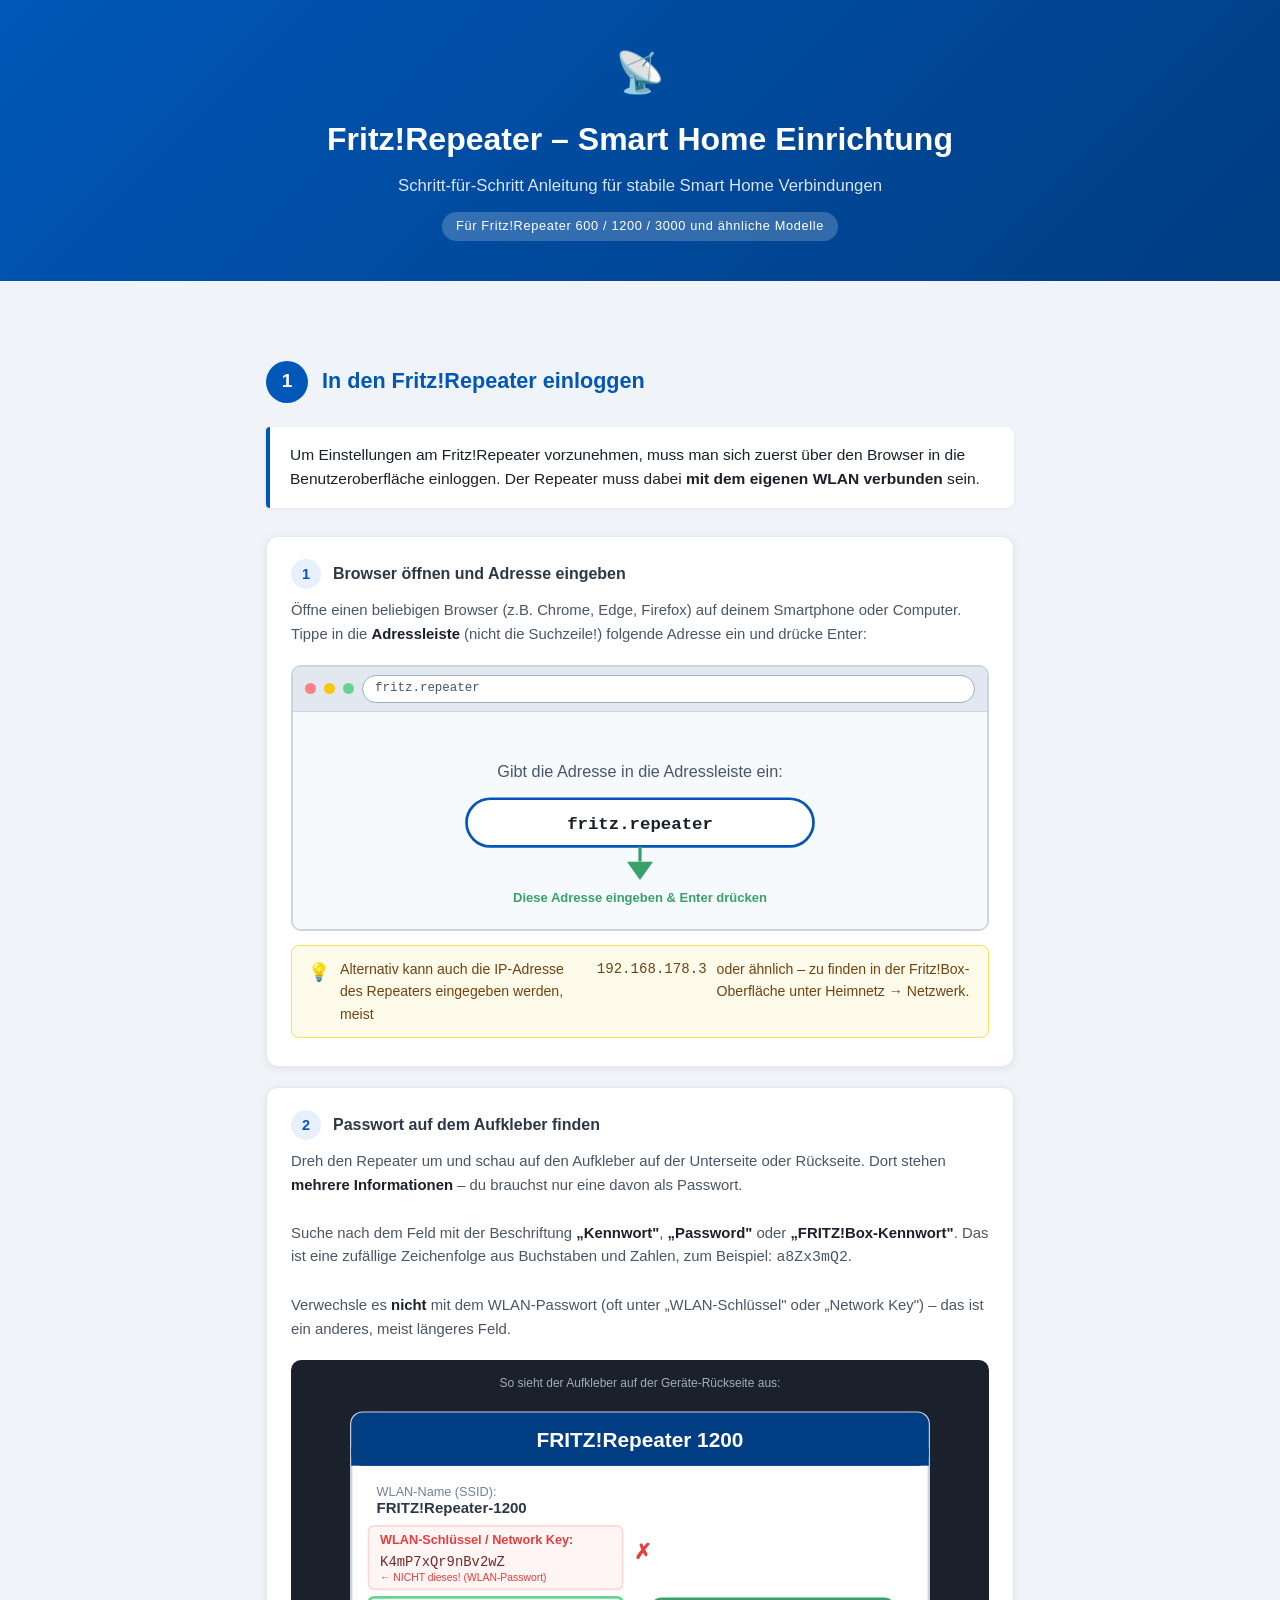
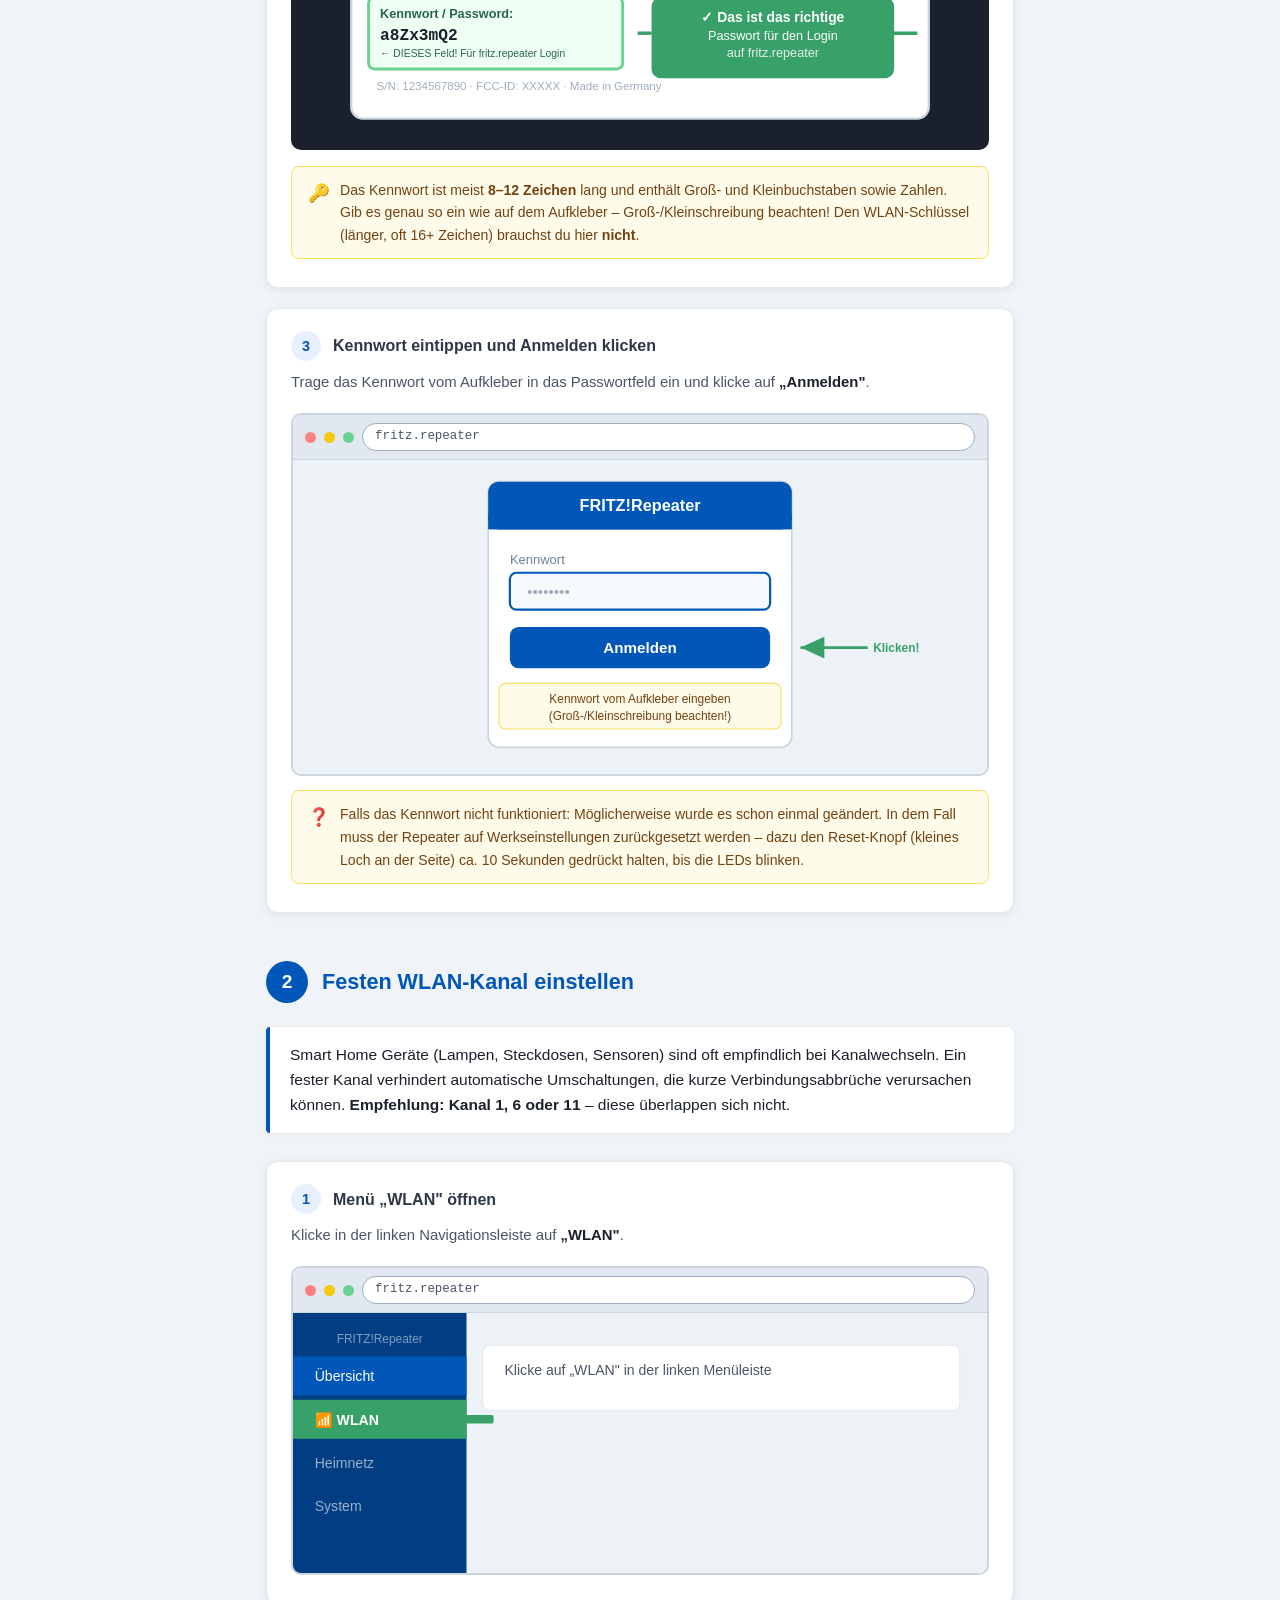
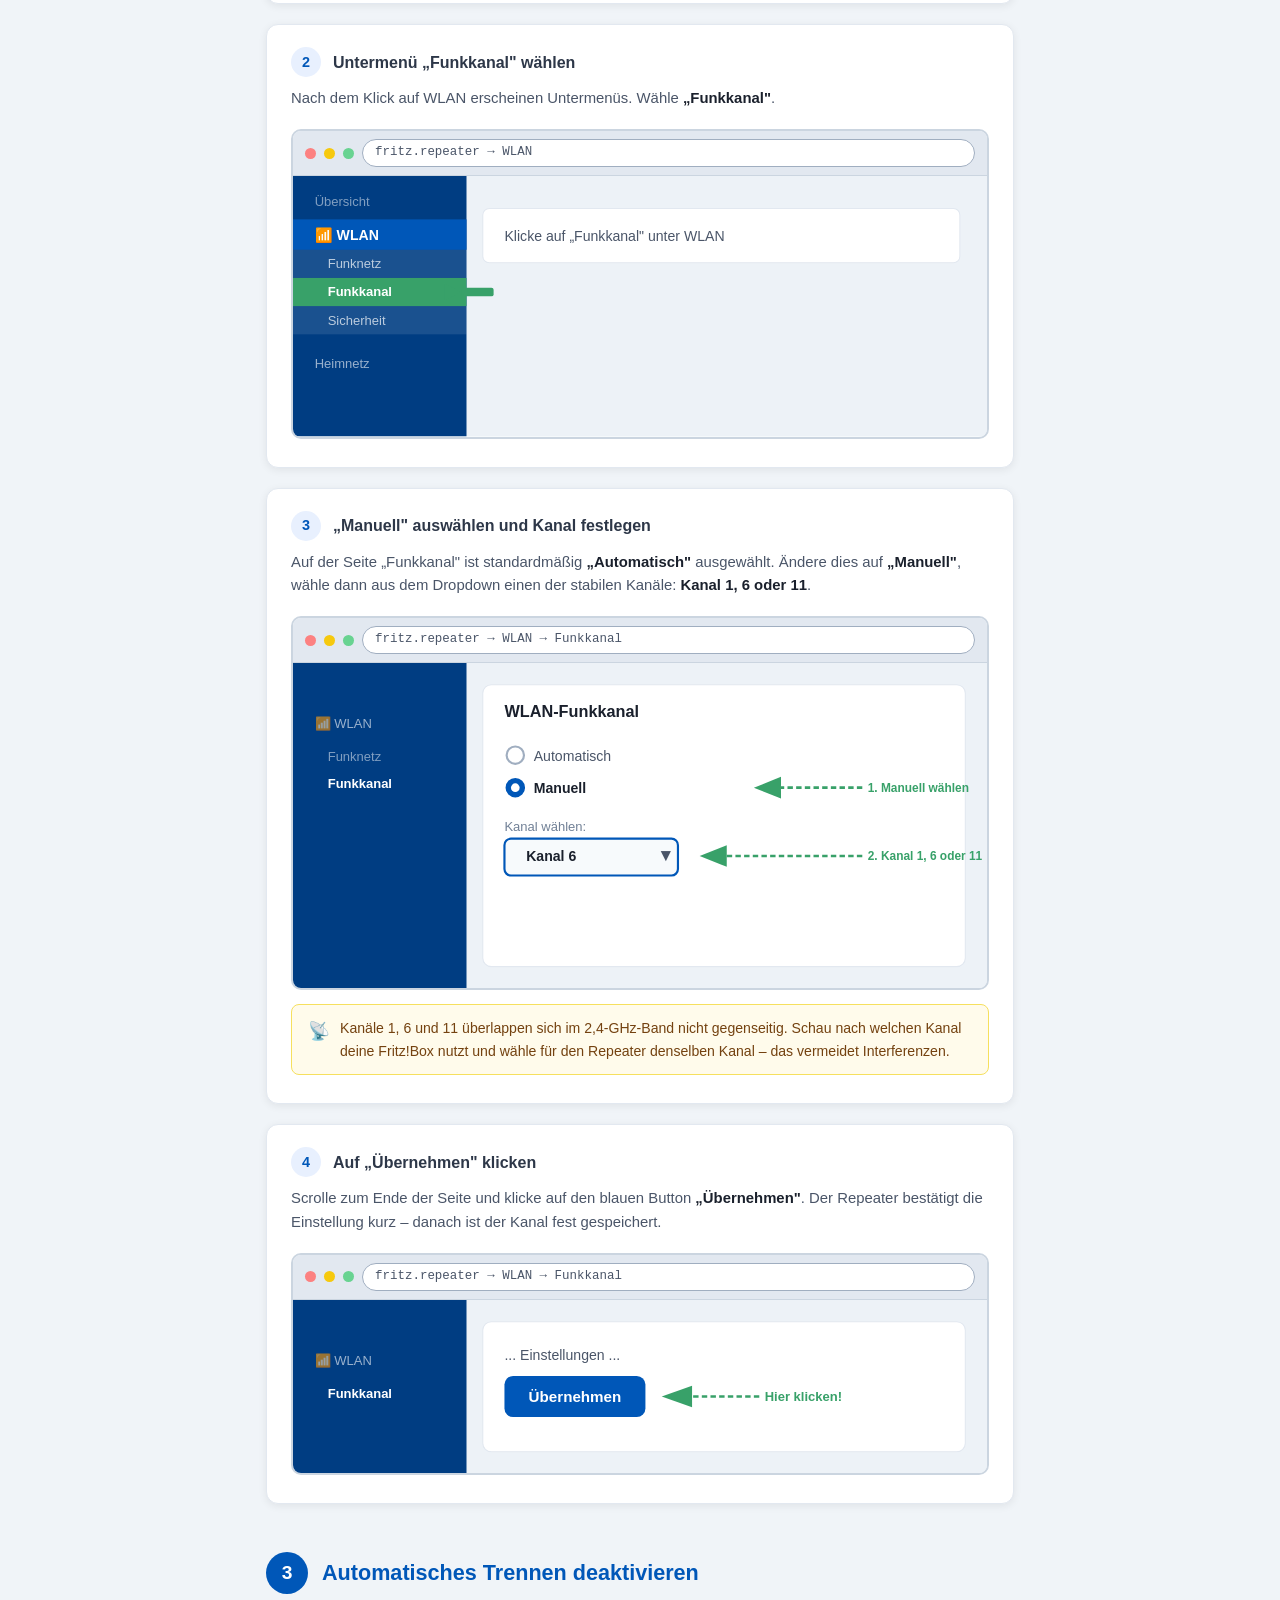
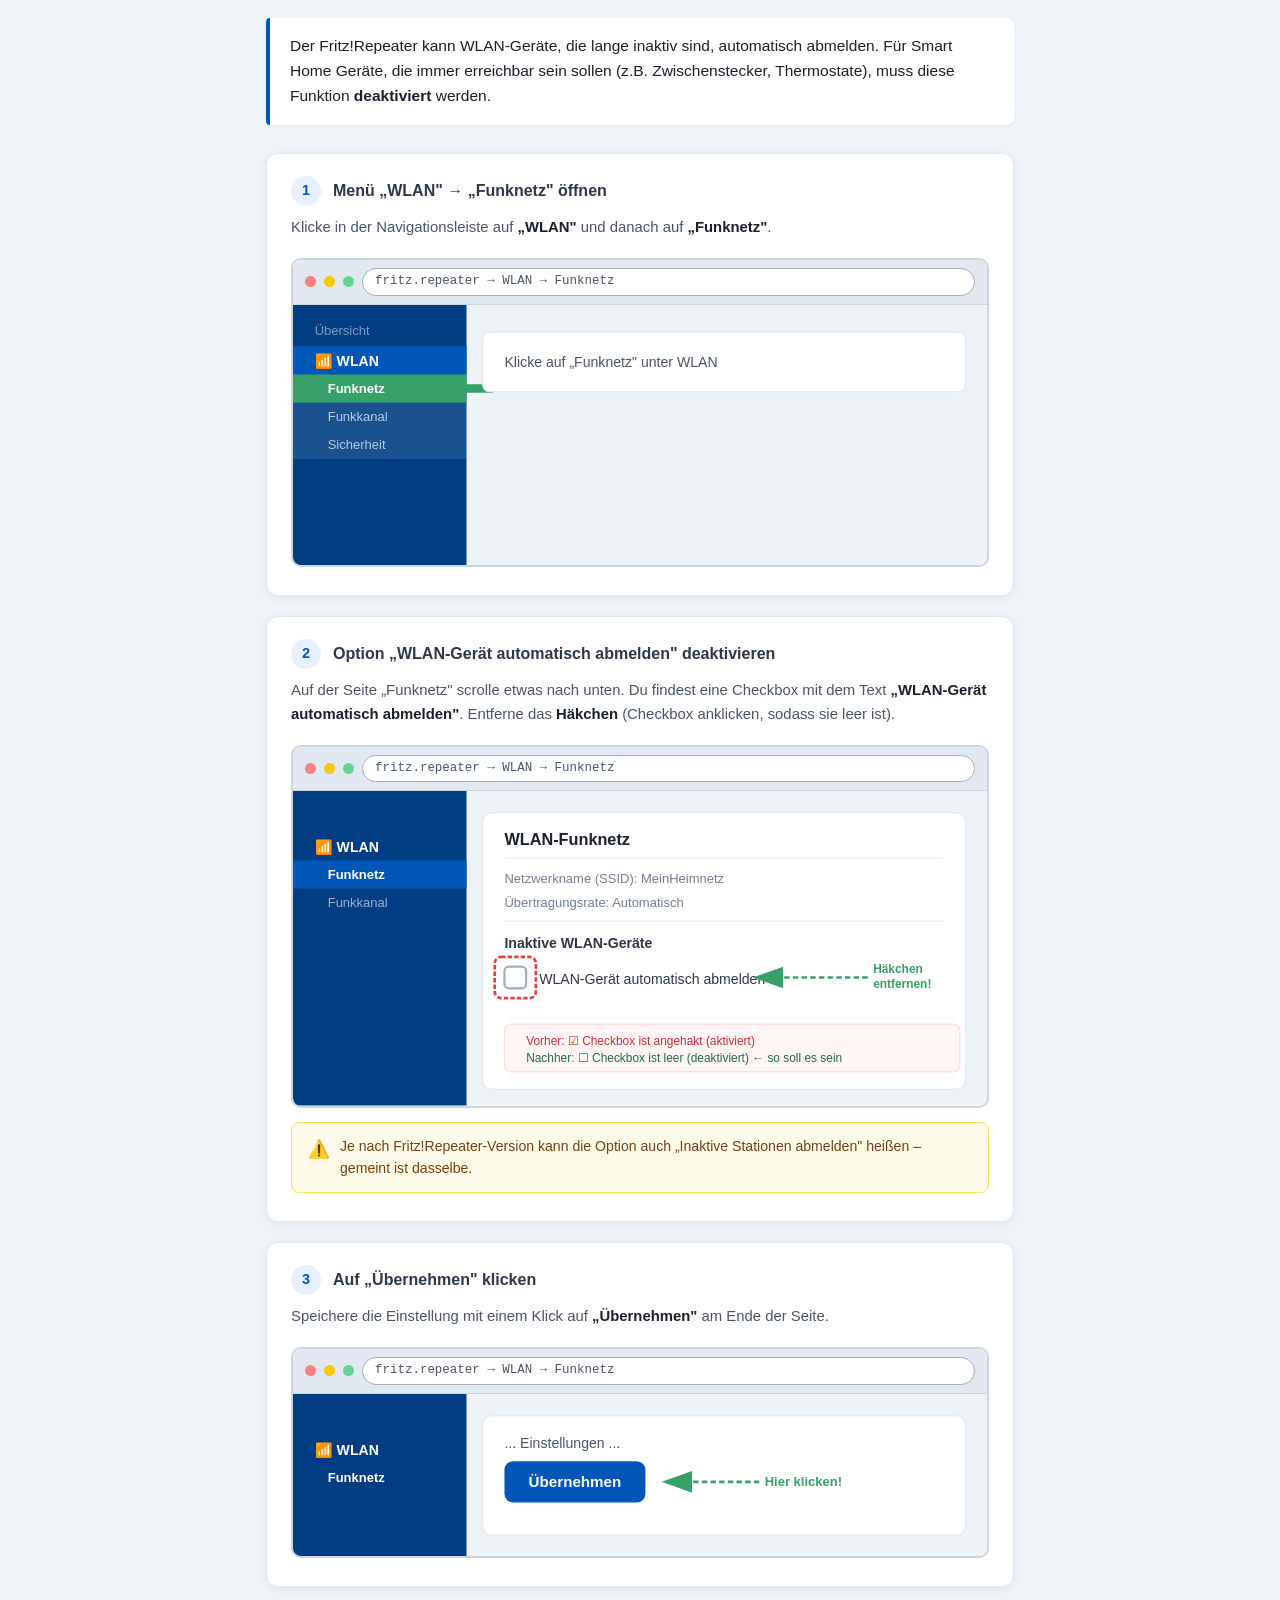
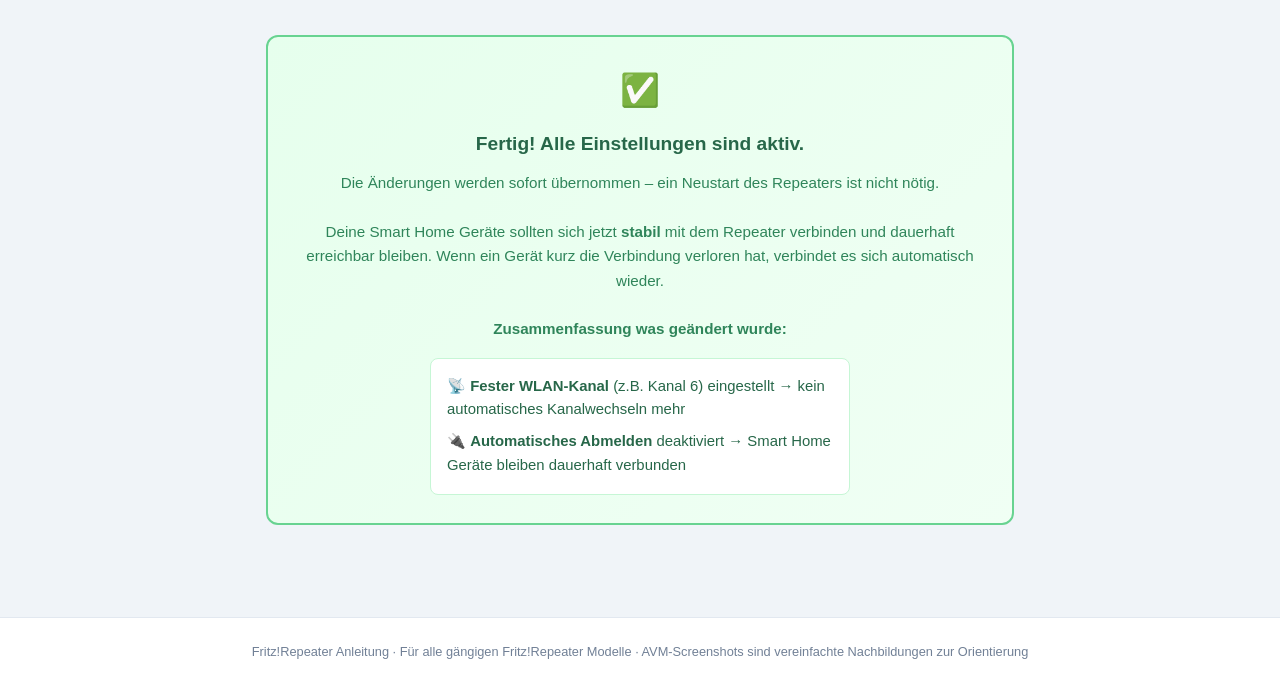
==== index.html @ a6728e1a "Fritz Repeater Anleitung" ====
<!DOCTYPE html>
<html lang="de">
<head>
<meta charset="UTF-8">
<meta name="viewport" content="width=device-width, initial-scale=1.0">
<title>Fritz!Repeater – Smart Home Anleitung</title>
<style>
  * { box-sizing: border-box; margin: 0; padding: 0; }
  body {
    font-family: -apple-system, BlinkMacSystemFont, 'Segoe UI', Arial, sans-serif;
    background: #f0f4f8;
    color: #1a202c;
    line-height: 1.6;
  }
  header {
    background: linear-gradient(135deg, #0057b8 0%, #003d82 100%);
    color: white;
    padding: 40px 24px;
    text-align: center;
  }
  header h1 { font-size: 2rem; font-weight: 700; margin-bottom: 8px; }
  header p { font-size: 1.05rem; opacity: 0.85; max-width: 600px; margin: 0 auto; }
  .badge {
    display: inline-block;
    background: rgba(255,255,255,0.2);
    border-radius: 20px;
    padding: 4px 14px;
    font-size: 0.8rem;
    margin-top: 12px;
    letter-spacing: 0.05em;
  }
  main { max-width: 780px; margin: 0 auto; padding: 32px 16px 60px; }
  .section-title {
    display: flex;
    align-items: center;
    gap: 14px;
    margin: 48px 0 24px;
  }
  .section-num {
    background: #0057b8;
    color: white;
    width: 42px; height: 42px;
    border-radius: 50%;
    display: flex; align-items: center; justify-content: center;
    font-size: 1.2rem; font-weight: 700;
    flex-shrink: 0;
  }
  .section-title h2 { font-size: 1.35rem; color: #0057b8; }
  .section-intro {
    background: white;
    border-left: 4px solid #0057b8;
    border-radius: 4px 8px 8px 4px;
    padding: 16px 20px;
    margin-bottom: 28px;
    font-size: 0.97rem;
    box-shadow: 0 1px 4px rgba(0,0,0,0.06);
  }
  .step {
    background: white;
    border-radius: 12px;
    padding: 22px 24px 28px;
    margin-bottom: 20px;
    box-shadow: 0 2px 8px rgba(0,0,0,0.07);
    border: 1px solid #e2e8f0;
  }
  .step-header {
    display: flex;
    align-items: center;
    gap: 12px;
    margin-bottom: 10px;
  }
  .step-num {
    background: #e8f0fe;
    color: #0057b8;
    width: 30px; height: 30px;
    border-radius: 50%;
    display: flex; align-items: center; justify-content: center;
    font-size: 0.9rem; font-weight: 700;
    flex-shrink: 0;
  }
  .step-header h3 { font-size: 1rem; font-weight: 600; color: #2d3748; }
  .step-text { font-size: 0.93rem; color: #4a5568; margin-bottom: 18px; }
  .step-text strong { color: #1a202c; }
  .browser-wrap {
    border: 2px solid #cbd5e0;
    border-radius: 10px;
    overflow: hidden;
    background: #f7fafc;
  }
  .browser-bar {
    background: #e2e8f0;
    padding: 8px 12px;
    display: flex;
    align-items: center;
    gap: 8px;
    border-bottom: 1px solid #cbd5e0;
  }
  .dot { width: 11px; height: 11px; border-radius: 50%; }
  .dot-r { background: #fc8181; }
  .dot-y { background: #f6c90e; }
  .dot-g { background: #68d391; }
  .url-bar {
    flex: 1;
    background: white;
    border: 1px solid #a0aec0;
    border-radius: 20px;
    padding: 3px 12px;
    font-size: 0.78rem;
    color: #4a5568;
    font-family: monospace;
  }
  svg { display: block; width: 100%; }
  .tip {
    display: flex;
    gap: 10px;
    background: #fffbeb;
    border: 1px solid #f6e05e;
    border-radius: 8px;
    padding: 12px 16px;
    margin-top: 14px;
    font-size: 0.88rem;
    color: #744210;
  }
  .tip-icon { font-size: 1.1rem; flex-shrink: 0; }
  .final-box {
    background: linear-gradient(135deg, #e6ffed 0%, #f0fff4 100%);
    border: 2px solid #68d391;
    border-radius: 12px;
    padding: 28px 24px;
    margin-top: 48px;
    text-align: center;
  }
  .final-box h3 { color: #276749; font-size: 1.2rem; margin-bottom: 8px; }
  .final-box p { color: #2f855a; font-size: 0.95rem; }
  .check { font-size: 2rem; margin-bottom: 12px; }
  @media (max-width: 500px) {
    header h1 { font-size: 1.4rem; }
    .step { padding: 16px; }
  }
</style>
</head>
<body>

<header>
  <div style="font-size:2.5rem;margin-bottom:10px;">📡</div>
  <h1>Fritz!Repeater – Smart Home Einrichtung</h1>
  <p>Schritt-für-Schritt Anleitung für stabile Smart Home Verbindungen</p>
  <span class="badge">Für Fritz!Repeater 600 / 1200 / 3000 und ähnliche Modelle</span>
</header>

<main>

<!-- =================== ABSCHNITT 1 =================== -->
<div class="section-title">
  <div class="section-num">1</div>
  <h2>In den Fritz!Repeater einloggen</h2>
</div>

<div class="section-intro">
  Um Einstellungen am Fritz!Repeater vorzunehmen, muss man sich zuerst über den Browser in die Benutzeroberfläche einloggen. Der Repeater muss dabei <strong>mit dem eigenen WLAN verbunden</strong> sein.
</div>

<!-- Schritt 1.1 -->
<div class="step">
  <div class="step-header">
    <div class="step-num">1</div>
    <h3>Browser öffnen und Adresse eingeben</h3>
  </div>
  <p class="step-text">Öffne einen beliebigen Browser (z.B. Chrome, Edge, Firefox) auf deinem Smartphone oder Computer. Tippe in die <strong>Adressleiste</strong> (nicht die Suchzeile!) folgende Adresse ein und drücke Enter:</p>
  <div class="browser-wrap">
    <div class="browser-bar">
      <div class="dot dot-r"></div>
      <div class="dot dot-y"></div>
      <div class="dot dot-g"></div>
      <div class="url-bar">fritz.repeater</div>
    </div>
    <svg viewBox="0 0 640 200" xmlns="http://www.w3.org/2000/svg">
      <rect width="640" height="200" fill="#f7fafc"/>
      <!-- Hinweis-Pfeil auf URL-Bar -->
      <text x="320" y="60" text-anchor="middle" font-size="15" fill="#4a5568" font-family="Arial">Gibt die Adresse in die Adressleiste ein:</text>
      <rect x="160" y="80" width="320" height="44" rx="22" fill="white" stroke="#0057b8" stroke-width="2.5"/>
      <text x="320" y="108" text-anchor="middle" font-size="16" fill="#1a202c" font-family="monospace" font-weight="bold">fritz.repeater</text>
      <!-- grüner Pfeil -->
      <polygon points="320,155 308,138 332,138" fill="#38a169"/>
      <line x1="320" y1="124" x2="320" y2="138" stroke="#38a169" stroke-width="3"/>
      <text x="320" y="175" text-anchor="middle" font-size="12" fill="#38a169" font-weight="bold">Diese Adresse eingeben &amp; Enter drücken</text>
    </svg>
  </div>
  <div class="tip"><span class="tip-icon">💡</span> Alternativ kann auch die IP-Adresse des Repeaters eingegeben werden, meist <code>192.168.178.3</code> oder ähnlich – zu finden in der Fritz!Box-Oberfläche unter Heimnetz → Netzwerk.</div>
</div>

<!-- Schritt 1.2 -->
<div class="step">
  <div class="step-header">
    <div class="step-num">2</div>
    <h3>Passwort auf dem Aufkleber finden</h3>
  </div>
  <p class="step-text">
    Dreh den Repeater um und schau auf den Aufkleber auf der Unterseite oder Rückseite. Dort stehen <strong>mehrere Informationen</strong> – du brauchst nur eine davon als Passwort.<br><br>
    Suche nach dem Feld mit der Beschriftung <strong>„Kennwort"</strong>, <strong>„Password"</strong> oder <strong>„FRITZ!Box-Kennwort"</strong>. Das ist eine zufällige Zeichenfolge aus Buchstaben und Zahlen, zum Beispiel: <code>a8Zx3mQ2</code>.<br><br>
    Verwechsle es <strong>nicht</strong> mit dem WLAN-Passwort (oft unter „WLAN-Schlüssel" oder „Network Key") – das ist ein anderes, meist längeres Feld.
  </p>

  <!-- Aufkleber-Illustration -->
  <div style="background:#1a202c;border-radius:10px;padding:14px;margin-bottom:16px;">
    <div style="color:#a0aec0;font-size:0.75rem;margin-bottom:8px;text-align:center;">So sieht der Aufkleber auf der Geräte-Rückseite aus:</div>
    <svg viewBox="0 0 580 290" xmlns="http://www.w3.org/2000/svg">
      <!-- Aufkleber-Hintergrund -->
      <rect x="40" y="10" width="500" height="265" rx="10" fill="white" stroke="#cbd5e0" stroke-width="2"/>
      <!-- AVM Logo Bereich oben -->
      <rect x="40" y="10" width="500" height="46" rx="10" fill="#003d82"/>
      <rect x="40" y="40" width="500" height="16" fill="#003d82"/>
      <text x="290" y="40" text-anchor="middle" font-size="18" fill="white" font-family="Arial" font-weight="bold">FRITZ!Repeater 1200</text>

      <!-- Zeile 1: WLAN-Name -->
      <text x="62" y="82" font-size="11" fill="#718096" font-family="Arial">WLAN-Name (SSID):</text>
      <text x="62" y="97" font-size="13" fill="#2d3748" font-family="Arial" font-weight="bold">FRITZ!Repeater-1200</text>

      <!-- Zeile 2: WLAN-Schlüssel (NICHT das was wir wollen) -->
      <rect x="55" y="108" width="220" height="55" rx="5" fill="#fff5f5" stroke="#fed7d7" stroke-width="1.5"/>
      <text x="65" y="124" font-size="11" fill="#e53e3e" font-family="Arial" font-weight="bold">WLAN-Schlüssel / Network Key:</text>
      <text x="65" y="143" font-size="12" fill="#742a2a" font-family="monospace">K4mP7xQr9nBv2wZ</text>
      <text x="65" y="156" font-size="9" fill="#e53e3e" font-family="Arial">← NICHT dieses! (WLAN-Passwort)</text>

      <!-- Zeile 3: Kennwort (das wollen wir!) -->
      <rect x="55" y="170" width="220" height="62" rx="5" fill="#f0fff4" stroke="#68d391" stroke-width="2.5"/>
      <text x="65" y="188" font-size="11" fill="#276749" font-family="Arial" font-weight="bold">Kennwort / Password:</text>
      <text x="65" y="207" font-size="14" fill="#1a202c" font-family="monospace" font-weight="bold">a8Zx3mQ2</text>
      <text x="65" y="222" font-size="9" fill="#276749" font-family="Arial">← DIESES Feld! Für fritz.repeater Login</text>

      <!-- Zeile 4: Seriennummer etc. -->
      <text x="62" y="250" font-size="10" fill="#a0aec0" font-family="Arial">S/N: 1234567890  ·  FCC-ID: XXXXX  ·  Made in Germany</text>

      <!-- Grüner Pfeil von rechts auf Kennwort-Box -->
      <polygon points="460,201 488,191 488,211" fill="#38a169"/>
      <line x1="488" y1="201" x2="530" y2="201" stroke="#38a169" stroke-width="3"/>
      <rect x="430" y="191" width="30" height="20" fill="#38a169" rx="3"/>
      <!-- Callout rechts -->
      <rect x="300" y="170" width="210" height="70" rx="8" fill="#38a169"/>
      <text x="405" y="191" text-anchor="middle" font-size="12" fill="white" font-family="Arial" font-weight="bold">✓ Das ist das richtige</text>
      <text x="405" y="207" text-anchor="middle" font-size="11" fill="white" font-family="Arial">Passwort für den Login</text>
      <text x="405" y="222" text-anchor="middle" font-size="11" fill="rgba(255,255,255,0.85)" font-family="Arial">auf fritz.repeater</text>
      <!-- Verbindungslinie -->
      <line x1="300" y1="201" x2="288" y2="201" stroke="#38a169" stroke-width="3"/>

      <!-- Rotes X bei WLAN-Schlüssel -->
      <text x="285" y="137" font-size="18" fill="#e53e3e" font-family="Arial" font-weight="bold">✗</text>
    </svg>
  </div>

  <div class="tip"><span class="tip-icon">🔑</span>
    <div>Das Kennwort ist meist <strong>8–12 Zeichen</strong> lang und enthält Groß- und Kleinbuchstaben sowie Zahlen. Gib es genau so ein wie auf dem Aufkleber – Groß-/Kleinschreibung beachten! Den WLAN-Schlüssel (länger, oft 16+ Zeichen) brauchst du hier <strong>nicht</strong>.</div>
  </div>
</div>

<!-- Schritt 1.3 -->
<div class="step">
  <div class="step-header">
    <div class="step-num">3</div>
    <h3>Kennwort eintippen und Anmelden klicken</h3>
  </div>
  <p class="step-text">Trage das Kennwort vom Aufkleber in das Passwortfeld ein und klicke auf <strong>„Anmelden"</strong>.</p>
  <div class="browser-wrap">
    <div class="browser-bar">
      <div class="dot dot-r"></div>
      <div class="dot dot-y"></div>
      <div class="dot dot-g"></div>
      <div class="url-bar">fritz.repeater</div>
    </div>
    <svg viewBox="0 0 640 290" xmlns="http://www.w3.org/2000/svg">
      <rect width="640" height="290" fill="#edf2f7"/>
      <!-- Login Card -->
      <rect x="180" y="20" width="280" height="245" rx="10" fill="white" stroke="#cbd5e0" stroke-width="1.5"/>
      <!-- AVM Logo area -->
      <rect x="180" y="20" width="280" height="44" rx="10" fill="#0057b8"/>
      <rect x="180" y="50" width="280" height="14" fill="#0057b8"/>
      <text x="320" y="47" text-anchor="middle" font-size="15" fill="white" font-family="Arial" font-weight="bold">FRITZ!Repeater</text>
      <!-- Passwort label -->
      <text x="200" y="96" font-size="12" fill="#718096" font-family="Arial">Kennwort</text>
      <rect x="200" y="104" width="240" height="34" rx="6" fill="#f7fafc" stroke="#0057b8" stroke-width="2"/>
      <text x="216" y="126" font-size="14" fill="#a0aec0" font-family="Arial">••••••••</text>
      <!-- Anmelden Button -->
      <rect x="200" y="154" width="240" height="38" rx="8" fill="#0057b8"/>
      <text x="320" y="178" text-anchor="middle" font-size="14" fill="white" font-family="Arial" font-weight="bold">Anmelden</text>
      <!-- Hinweis -->
      <rect x="190" y="206" width="260" height="42" rx="6" fill="#fffbeb" stroke="#f6e05e" stroke-width="1"/>
      <text x="320" y="224" text-anchor="middle" font-size="11" fill="#744210" font-family="Arial">Kennwort vom Aufkleber eingeben</text>
      <text x="320" y="240" text-anchor="middle" font-size="11" fill="#744210" font-family="Arial">(Groß-/Kleinschreibung beachten!)</text>
      <!-- Pfeil auf Button -->
      <polygon points="468,173 490,163 490,183" fill="#38a169"/>
      <line x1="468" y1="173" x2="530" y2="173" stroke="#38a169" stroke-width="2.5"/>
      <text x="535" y="177" font-size="11" fill="#38a169" font-family="Arial" font-weight="bold">Klicken!</text>
    </svg>
  </div>
  <div class="tip"><span class="tip-icon">❓</span> <div>Falls das Kennwort nicht funktioniert: Möglicherweise wurde es schon einmal geändert. In dem Fall muss der Repeater auf Werkseinstellungen zurückgesetzt werden – dazu den Reset-Knopf (kleines Loch an der Seite) ca. 10 Sekunden gedrückt halten, bis die LEDs blinken.</div></div>
</div>

<!-- =================== ABSCHNITT 2 =================== -->
<div class="section-title">
  <div class="section-num">2</div>
  <h2>Festen WLAN-Kanal einstellen</h2>
</div>

<div class="section-intro">
  Smart Home Geräte (Lampen, Steckdosen, Sensoren) sind oft empfindlich bei Kanalwechseln. Ein fester Kanal verhindert automatische Umschaltungen, die kurze Verbindungsabbrüche verursachen können. <strong>Empfehlung: Kanal 1, 6 oder 11</strong> – diese überlappen sich nicht.
</div>

<!-- Schritt 2.1 -->
<div class="step">
  <div class="step-header">
    <div class="step-num">1</div>
    <h3>Menü „WLAN" öffnen</h3>
  </div>
  <p class="step-text">Klicke in der linken Navigationsleiste auf <strong>„WLAN"</strong>.</p>
  <div class="browser-wrap">
    <div class="browser-bar">
      <div class="dot dot-r"></div>
      <div class="dot dot-y"></div>
      <div class="dot dot-g"></div>
      <div class="url-bar">fritz.repeater</div>
    </div>
    <svg viewBox="0 0 640 240" xmlns="http://www.w3.org/2000/svg">
      <rect width="640" height="240" fill="#edf2f7"/>
      <!-- Sidebar -->
      <rect x="0" y="0" width="160" height="240" fill="#003d82"/>
      <text x="80" y="28" text-anchor="middle" font-size="11" fill="rgba(255,255,255,0.5)" font-family="Arial">FRITZ!Repeater</text>
      <!-- Nav Items -->
      <rect x="0" y="40" width="160" height="36" fill="#0057b8"/>
      <text x="20" y="63" font-size="13" fill="white" font-family="Arial">Übersicht</text>
      <!-- WLAN - highlighted -->
      <rect x="0" y="80" width="160" height="36" fill="#38a169" rx="0"/>
      <text x="20" y="103" font-size="13" fill="white" font-family="Arial" font-weight="bold">📶 WLAN</text>
      <rect x="0" y="120" width="160" height="36" fill="transparent"/>
      <text x="20" y="143" font-size="13" fill="rgba(255,255,255,0.6)" font-family="Arial">Heimnetz</text>
      <rect x="0" y="160" width="160" height="36" fill="transparent"/>
      <text x="20" y="183" font-size="13" fill="rgba(255,255,255,0.6)" font-family="Arial">System</text>
      <!-- Content area -->
      <rect x="175" y="30" width="440" height="60" rx="6" fill="white" stroke="#e2e8f0" stroke-width="1"/>
      <text x="195" y="57" font-size="13" fill="#4a5568" font-family="Arial">Klicke auf „WLAN" in der linken Menüleiste</text>
      <!-- Arrow -->
      <polygon points="155,98 140,90 140,106" fill="#38a169"/>
      <rect x="155" y="94" width="30" height="8" fill="#38a169" rx="2"/>
    </svg>
  </div>
</div>

<!-- Schritt 2.2 -->
<div class="step">
  <div class="step-header">
    <div class="step-num">2</div>
    <h3>Untermenü „Funkkanal" wählen</h3>
  </div>
  <p class="step-text">Nach dem Klick auf WLAN erscheinen Untermenüs. Wähle <strong>„Funkkanal"</strong>.</p>
  <div class="browser-wrap">
    <div class="browser-bar">
      <div class="dot dot-r"></div>
      <div class="dot dot-y"></div>
      <div class="dot dot-g"></div>
      <div class="url-bar">fritz.repeater → WLAN</div>
    </div>
    <svg viewBox="0 0 640 240" xmlns="http://www.w3.org/2000/svg">
      <rect width="640" height="240" fill="#edf2f7"/>
      <!-- Sidebar -->
      <rect x="0" y="0" width="160" height="240" fill="#003d82"/>
      <text x="20" y="28" font-size="12" fill="rgba(255,255,255,0.5)" font-family="Arial">Übersicht</text>
      <!-- WLAN expanded -->
      <rect x="0" y="40" width="160" height="28" fill="#0057b8"/>
      <text x="20" y="59" font-size="13" fill="white" font-family="Arial" font-weight="bold">📶 WLAN</text>
      <!-- Sub-items -->
      <rect x="0" y="68" width="160" height="26" fill="rgba(255,255,255,0.1)"/>
      <text x="32" y="85" font-size="12" fill="rgba(255,255,255,0.7)" font-family="Arial">Funknetz</text>
      <!-- Funkkanal highlighted -->
      <rect x="0" y="94" width="160" height="26" fill="#38a169"/>
      <text x="32" y="111" font-size="12" fill="white" font-family="Arial" font-weight="bold">Funkkanal</text>
      <rect x="0" y="120" width="160" height="26" fill="rgba(255,255,255,0.1)"/>
      <text x="32" y="137" font-size="12" fill="rgba(255,255,255,0.7)" font-family="Arial">Sicherheit</text>
      <rect x="0" y="160" width="160" height="26" fill="transparent"/>
      <text x="20" y="177" font-size="12" fill="rgba(255,255,255,0.6)" font-family="Arial">Heimnetz</text>
      <!-- Arrow -->
      <polygon points="155,107 140,99 140,115" fill="#38a169"/>
      <rect x="155" y="103" width="30" height="8" fill="#38a169" rx="2"/>
      <!-- Content -->
      <rect x="175" y="30" width="440" height="50" rx="6" fill="white" stroke="#e2e8f0" stroke-width="1"/>
      <text x="195" y="60" font-size="13" fill="#4a5568" font-family="Arial">Klicke auf „Funkkanal" unter WLAN</text>
    </svg>
  </div>
</div>

<!-- Schritt 2.3 -->
<div class="step">
  <div class="step-header">
    <div class="step-num">3</div>
    <h3>„Manuell" auswählen und Kanal festlegen</h3>
  </div>
  <p class="step-text">Auf der Seite „Funkkanal" ist standardmäßig <strong>„Automatisch"</strong> ausgewählt. Ändere dies auf <strong>„Manuell"</strong>, wähle dann aus dem Dropdown einen der stabilen Kanäle: <strong>Kanal 1, 6 oder 11</strong>.</p>
  <div class="browser-wrap">
    <div class="browser-bar">
      <div class="dot dot-r"></div>
      <div class="dot dot-y"></div>
      <div class="dot dot-g"></div>
      <div class="url-bar">fritz.repeater → WLAN → Funkkanal</div>
    </div>
    <svg viewBox="0 0 640 300" xmlns="http://www.w3.org/2000/svg">
      <rect width="640" height="300" fill="#edf2f7"/>
      <rect x="0" y="0" width="160" height="300" fill="#003d82"/>
      <text x="20" y="60" font-size="12" fill="rgba(255,255,255,0.6)" font-family="Arial">📶 WLAN</text>
      <text x="32" y="90" font-size="12" fill="rgba(255,255,255,0.5)" font-family="Arial">Funknetz</text>
      <text x="32" y="115" font-size="12" fill="white" font-family="Arial" font-weight="bold">Funkkanal</text>
      <!-- Content -->
      <rect x="175" y="20" width="445" height="260" rx="8" fill="white" stroke="#e2e8f0" stroke-width="1"/>
      <text x="195" y="50" font-size="15" fill="#1a202c" font-family="Arial" font-weight="bold">WLAN-Funkkanal</text>
      <!-- Radio buttons -->
      <circle cx="205" cy="85" r="8" fill="white" stroke="#a0aec0" stroke-width="2"/>
      <text x="222" y="90" font-size="13" fill="#4a5568" font-family="Arial">Automatisch</text>
      <!-- Manuell -->
      <circle cx="205" cy="115" r="8" fill="#0057b8" stroke="#0057b8" stroke-width="2"/>
      <circle cx="205" cy="115" r="4" fill="white"/>
      <text x="222" y="120" font-size="13" fill="#1a202c" font-family="Arial" font-weight="bold">Manuell</text>
      <!-- Dropdown -->
      <text x="195" y="155" font-size="12" fill="#718096" font-family="Arial">Kanal wählen:</text>
      <rect x="195" y="162" width="160" height="34" rx="6" fill="#f7fafc" stroke="#0057b8" stroke-width="2"/>
      <text x="215" y="183" font-size="13" fill="#1a202c" font-family="Arial" font-weight="bold">Kanal 6</text>
      <text x="336" y="183" font-size="16" fill="#4a5568" font-family="Arial">▼</text>
      <!-- Arrows -->
      <!-- Arrow to Manuell radio -->
      <polygon points="425,115 450,105 450,125" fill="#38a169"/>
      <line x1="525" y1="115" x2="450" y2="115" stroke="#38a169" stroke-width="2.5" stroke-dasharray="5,3"/>
      <text x="530" y="119" font-size="11" fill="#38a169" font-family="Arial" font-weight="bold">1. Manuell wählen</text>
      <!-- Arrow to dropdown -->
      <polygon points="375,178 400,168 400,188" fill="#38a169"/>
      <line x1="525" y1="178" x2="400" y2="178" stroke="#38a169" stroke-width="2.5" stroke-dasharray="5,3"/>
      <text x="530" y="182" font-size="11" fill="#38a169" font-family="Arial" font-weight="bold">2. Kanal 1, 6 oder 11</text>
    </svg>
  </div>
  <div class="tip"><span class="tip-icon">📡</span> <div>Kanäle 1, 6 und 11 überlappen sich im 2,4-GHz-Band nicht gegenseitig. Schau nach welchen Kanal deine Fritz!Box nutzt und wähle für den Repeater denselben Kanal – das vermeidet Interferenzen.</div></div>
</div>

<!-- Schritt 2.4 -->
<div class="step">
  <div class="step-header">
    <div class="step-num">4</div>
    <h3>Auf „Übernehmen" klicken</h3>
  </div>
  <p class="step-text">Scrolle zum Ende der Seite und klicke auf den blauen Button <strong>„Übernehmen"</strong>. Der Repeater bestätigt die Einstellung kurz – danach ist der Kanal fest gespeichert.</p>
  <div class="browser-wrap">
    <div class="browser-bar">
      <div class="dot dot-r"></div>
      <div class="dot dot-y"></div>
      <div class="dot dot-g"></div>
      <div class="url-bar">fritz.repeater → WLAN → Funkkanal</div>
    </div>
    <svg viewBox="0 0 640 160" xmlns="http://www.w3.org/2000/svg">
      <rect width="640" height="160" fill="#edf2f7"/>
      <rect x="0" y="0" width="160" height="160" fill="#003d82"/>
      <text x="20" y="60" font-size="12" fill="rgba(255,255,255,0.6)" font-family="Arial">📶 WLAN</text>
      <text x="32" y="90" font-size="12" fill="white" font-family="Arial" font-weight="bold">Funkkanal</text>
      <!-- Content -->
      <rect x="175" y="20" width="445" height="120" rx="8" fill="white" stroke="#e2e8f0" stroke-width="1"/>
      <text x="195" y="55" font-size="13" fill="#4a5568" font-family="Arial">... Einstellungen ...</text>
      <!-- Übernehmen Button -->
      <rect x="195" y="70" width="130" height="38" rx="8" fill="#0057b8"/>
      <text x="260" y="94" text-anchor="middle" font-size="14" fill="white" font-family="Arial" font-weight="bold">Übernehmen</text>
      <!-- Arrow -->
      <polygon points="340,89 368,79 368,99" fill="#38a169"/>
      <line x1="430" y1="89" x2="368" y2="89" stroke="#38a169" stroke-width="2.5" stroke-dasharray="5,3"/>
      <text x="435" y="93" font-size="12" fill="#38a169" font-family="Arial" font-weight="bold">Hier klicken!</text>
    </svg>
  </div>
</div>

<!-- =================== ABSCHNITT 3 =================== -->
<div class="section-title">
  <div class="section-num">3</div>
  <h2>Automatisches Trennen deaktivieren</h2>
</div>

<div class="section-intro">
  Der Fritz!Repeater kann WLAN-Geräte, die lange inaktiv sind, automatisch abmelden. Für Smart Home Geräte, die immer erreichbar sein sollen (z.B. Zwischenstecker, Thermostate), muss diese Funktion <strong>deaktiviert</strong> werden.
</div>

<!-- Schritt 3.1 -->
<div class="step">
  <div class="step-header">
    <div class="step-num">1</div>
    <h3>Menü „WLAN" → „Funknetz" öffnen</h3>
  </div>
  <p class="step-text">Klicke in der Navigationsleiste auf <strong>„WLAN"</strong> und danach auf <strong>„Funknetz"</strong>.</p>
  <div class="browser-wrap">
    <div class="browser-bar">
      <div class="dot dot-r"></div>
      <div class="dot dot-y"></div>
      <div class="dot dot-g"></div>
      <div class="url-bar">fritz.repeater → WLAN → Funknetz</div>
    </div>
    <svg viewBox="0 0 640 240" xmlns="http://www.w3.org/2000/svg">
      <rect width="640" height="240" fill="#edf2f7"/>
      <rect x="0" y="0" width="160" height="240" fill="#003d82"/>
      <text x="20" y="28" font-size="12" fill="rgba(255,255,255,0.5)" font-family="Arial">Übersicht</text>
      <rect x="0" y="38" width="160" height="26" fill="#0057b8"/>
      <text x="20" y="56" font-size="13" fill="white" font-family="Arial" font-weight="bold">📶 WLAN</text>
      <!-- Funknetz highlighted -->
      <rect x="0" y="64" width="160" height="26" fill="#38a169"/>
      <text x="32" y="81" font-size="12" fill="white" font-family="Arial" font-weight="bold">Funknetz</text>
      <rect x="0" y="90" width="160" height="26" fill="rgba(255,255,255,0.1)"/>
      <text x="32" y="107" font-size="12" fill="rgba(255,255,255,0.7)" font-family="Arial">Funkkanal</text>
      <rect x="0" y="116" width="160" height="26" fill="rgba(255,255,255,0.1)"/>
      <text x="32" y="133" font-size="12" fill="rgba(255,255,255,0.7)" font-family="Arial">Sicherheit</text>
      <!-- Arrow -->
      <polygon points="155,77 140,69 140,85" fill="#38a169"/>
      <rect x="155" y="73" width="30" height="8" fill="#38a169" rx="2"/>
      <!-- Content -->
      <rect x="175" y="25" width="445" height="55" rx="6" fill="white" stroke="#e2e8f0" stroke-width="1"/>
      <text x="195" y="57" font-size="13" fill="#4a5568" font-family="Arial">Klicke auf „Funknetz" unter WLAN</text>
    </svg>
  </div>
</div>

<!-- Schritt 3.2 -->
<div class="step">
  <div class="step-header">
    <div class="step-num">2</div>
    <h3>Option „WLAN-Gerät automatisch abmelden" deaktivieren</h3>
  </div>
  <p class="step-text">Auf der Seite „Funknetz" scrolle etwas nach unten. Du findest eine Checkbox mit dem Text <strong>„WLAN-Gerät automatisch abmelden"</strong>. Entferne das <strong>Häkchen</strong> (Checkbox anklicken, sodass sie leer ist).</p>
  <div class="browser-wrap">
    <div class="browser-bar">
      <div class="dot dot-r"></div>
      <div class="dot dot-y"></div>
      <div class="dot dot-g"></div>
      <div class="url-bar">fritz.repeater → WLAN → Funknetz</div>
    </div>
    <svg viewBox="0 0 640 290" xmlns="http://www.w3.org/2000/svg">
      <rect width="640" height="290" fill="#edf2f7"/>
      <rect x="0" y="0" width="160" height="290" fill="#003d82"/>
      <text x="20" y="56" font-size="13" fill="white" font-family="Arial" font-weight="bold">📶 WLAN</text>
      <rect x="0" y="64" width="160" height="26" fill="#0057b8"/>
      <text x="32" y="81" font-size="12" fill="white" font-family="Arial" font-weight="bold">Funknetz</text>
      <text x="32" y="107" font-size="12" fill="rgba(255,255,255,0.6)" font-family="Arial">Funkkanal</text>
      <!-- Content card -->
      <rect x="175" y="20" width="445" height="255" rx="8" fill="white" stroke="#e2e8f0" stroke-width="1"/>
      <text x="195" y="50" font-size="15" fill="#1a202c" font-family="Arial" font-weight="bold">WLAN-Funknetz</text>
      <!-- divider -->
      <line x1="195" y1="62" x2="600" y2="62" stroke="#e2e8f0" stroke-width="1"/>
      <text x="195" y="85" font-size="12" fill="#718096" font-family="Arial">Netzwerkname (SSID): MeinHeimnetz</text>
      <text x="195" y="107" font-size="12" fill="#718096" font-family="Arial">Übertragungsrate: Automatisch</text>
      <line x1="195" y1="120" x2="600" y2="120" stroke="#e2e8f0" stroke-width="1"/>
      <!-- Checkbox Section -->
      <text x="195" y="145" font-size="13" fill="#2d3748" font-family="Arial" font-weight="bold">Inaktive WLAN-Geräte</text>
      <!-- Checkbox - UNCHECKED (what we want) -->
      <rect x="195" y="162" width="20" height="20" rx="4" fill="white" stroke="#a0aec0" stroke-width="2"/>
      <!-- X through it to show being unchecked -->
      <text x="227" y="178" font-size="13" fill="#2d3748" font-family="Arial">WLAN-Gerät automatisch abmelden</text>
      <!-- Red X marker showing it's being unchecked -->
      <rect x="186" y="153" width="38" height="38" rx="6" fill="none" stroke="#e53e3e" stroke-width="2.5" stroke-dasharray="4,2"/>
      <!-- Arrow -->
      <polygon points="424,172 452,162 452,182" fill="#38a169"/>
      <line x1="530" y1="172" x2="452" y2="172" stroke="#38a169" stroke-width="2.5" stroke-dasharray="5,3"/>
      <text x="535" y="168" font-size="11" fill="#38a169" font-family="Arial" font-weight="bold">Häkchen</text>
      <text x="535" y="182" font-size="11" fill="#38a169" font-family="Arial" font-weight="bold">entfernen!</text>
      <!-- Before/after note -->
      <rect x="195" y="215" width="420" height="44" rx="6" fill="#fff5f5" stroke="#fed7d7" stroke-width="1"/>
      <text x="215" y="234" font-size="11" fill="#c53030" font-family="Arial">Vorher: ☑ Checkbox ist angehakt (aktiviert)</text>
      <text x="215" y="250" font-size="11" fill="#276749" font-family="Arial">Nachher: ☐ Checkbox ist leer (deaktiviert) ← so soll es sein</text>
    </svg>
  </div>
  <div class="tip"><span class="tip-icon">⚠️</span> <div>Je nach Fritz!Repeater-Version kann die Option auch „Inaktive Stationen abmelden" heißen – gemeint ist dasselbe.</div></div>
</div>

<!-- Schritt 3.3 -->
<div class="step">
  <div class="step-header">
    <div class="step-num">3</div>
    <h3>Auf „Übernehmen" klicken</h3>
  </div>
  <p class="step-text">Speichere die Einstellung mit einem Klick auf <strong>„Übernehmen"</strong> am Ende der Seite.</p>
  <div class="browser-wrap">
    <div class="browser-bar">
      <div class="dot dot-r"></div>
      <div class="dot dot-y"></div>
      <div class="dot dot-g"></div>
      <div class="url-bar">fritz.repeater → WLAN → Funknetz</div>
    </div>
    <svg viewBox="0 0 640 150" xmlns="http://www.w3.org/2000/svg">
      <rect width="640" height="150" fill="#edf2f7"/>
      <rect x="0" y="0" width="160" height="150" fill="#003d82"/>
      <text x="20" y="56" font-size="13" fill="white" font-family="Arial" font-weight="bold">📶 WLAN</text>
      <text x="32" y="81" font-size="12" fill="white" font-family="Arial" font-weight="bold">Funknetz</text>
      <rect x="175" y="20" width="445" height="110" rx="8" fill="white" stroke="#e2e8f0" stroke-width="1"/>
      <text x="195" y="50" font-size="13" fill="#4a5568" font-family="Arial">... Einstellungen ...</text>
      <rect x="195" y="62" width="130" height="38" rx="8" fill="#0057b8"/>
      <text x="260" y="86" text-anchor="middle" font-size="14" fill="white" font-family="Arial" font-weight="bold">Übernehmen</text>
      <polygon points="340,81 368,71 368,91" fill="#38a169"/>
      <line x1="430" y1="81" x2="368" y2="81" stroke="#38a169" stroke-width="2.5" stroke-dasharray="5,3"/>
      <text x="435" y="85" font-size="12" fill="#38a169" font-family="Arial" font-weight="bold">Hier klicken!</text>
    </svg>
  </div>
</div>

<!-- Final Box -->
<div class="final-box">
  <div class="check">✅</div>
  <h3>Fertig! Alle Einstellungen sind aktiv.</h3>
  <p style="margin-top:12px;">
    Die Änderungen werden sofort übernommen – ein Neustart des Repeaters ist nicht nötig.<br><br>
    Deine Smart Home Geräte sollten sich jetzt <strong>stabil</strong> mit dem Repeater verbinden und dauerhaft erreichbar bleiben.
    Wenn ein Gerät kurz die Verbindung verloren hat, verbindet es sich automatisch wieder.<br><br>
    <strong>Zusammenfassung was geändert wurde:</strong>
  </p>
  <div style="text-align:left;max-width:420px;margin:16px auto 0;background:white;border-radius:8px;padding:16px;font-size:0.93rem;color:#276749;border:1px solid #c6f6d5;">
    <div style="margin-bottom:8px;">📡 <strong>Fester WLAN-Kanal</strong> (z.B. Kanal 6) eingestellt → kein automatisches Kanalwechseln mehr</div>
    <div>🔌 <strong>Automatisches Abmelden</strong> deaktiviert → Smart Home Geräte bleiben dauerhaft verbunden</div>
  </div>
</div>

</main>

<footer style="text-align:center;padding:24px;font-size:0.8rem;color:#718096;border-top:1px solid #e2e8f0;background:white;margin-top:32px;">
  Fritz!Repeater Anleitung · Für alle gängigen Fritz!Repeater Modelle · AVM-Screenshots sind vereinfachte Nachbildungen zur Orientierung
</footer>

</body>
</html>
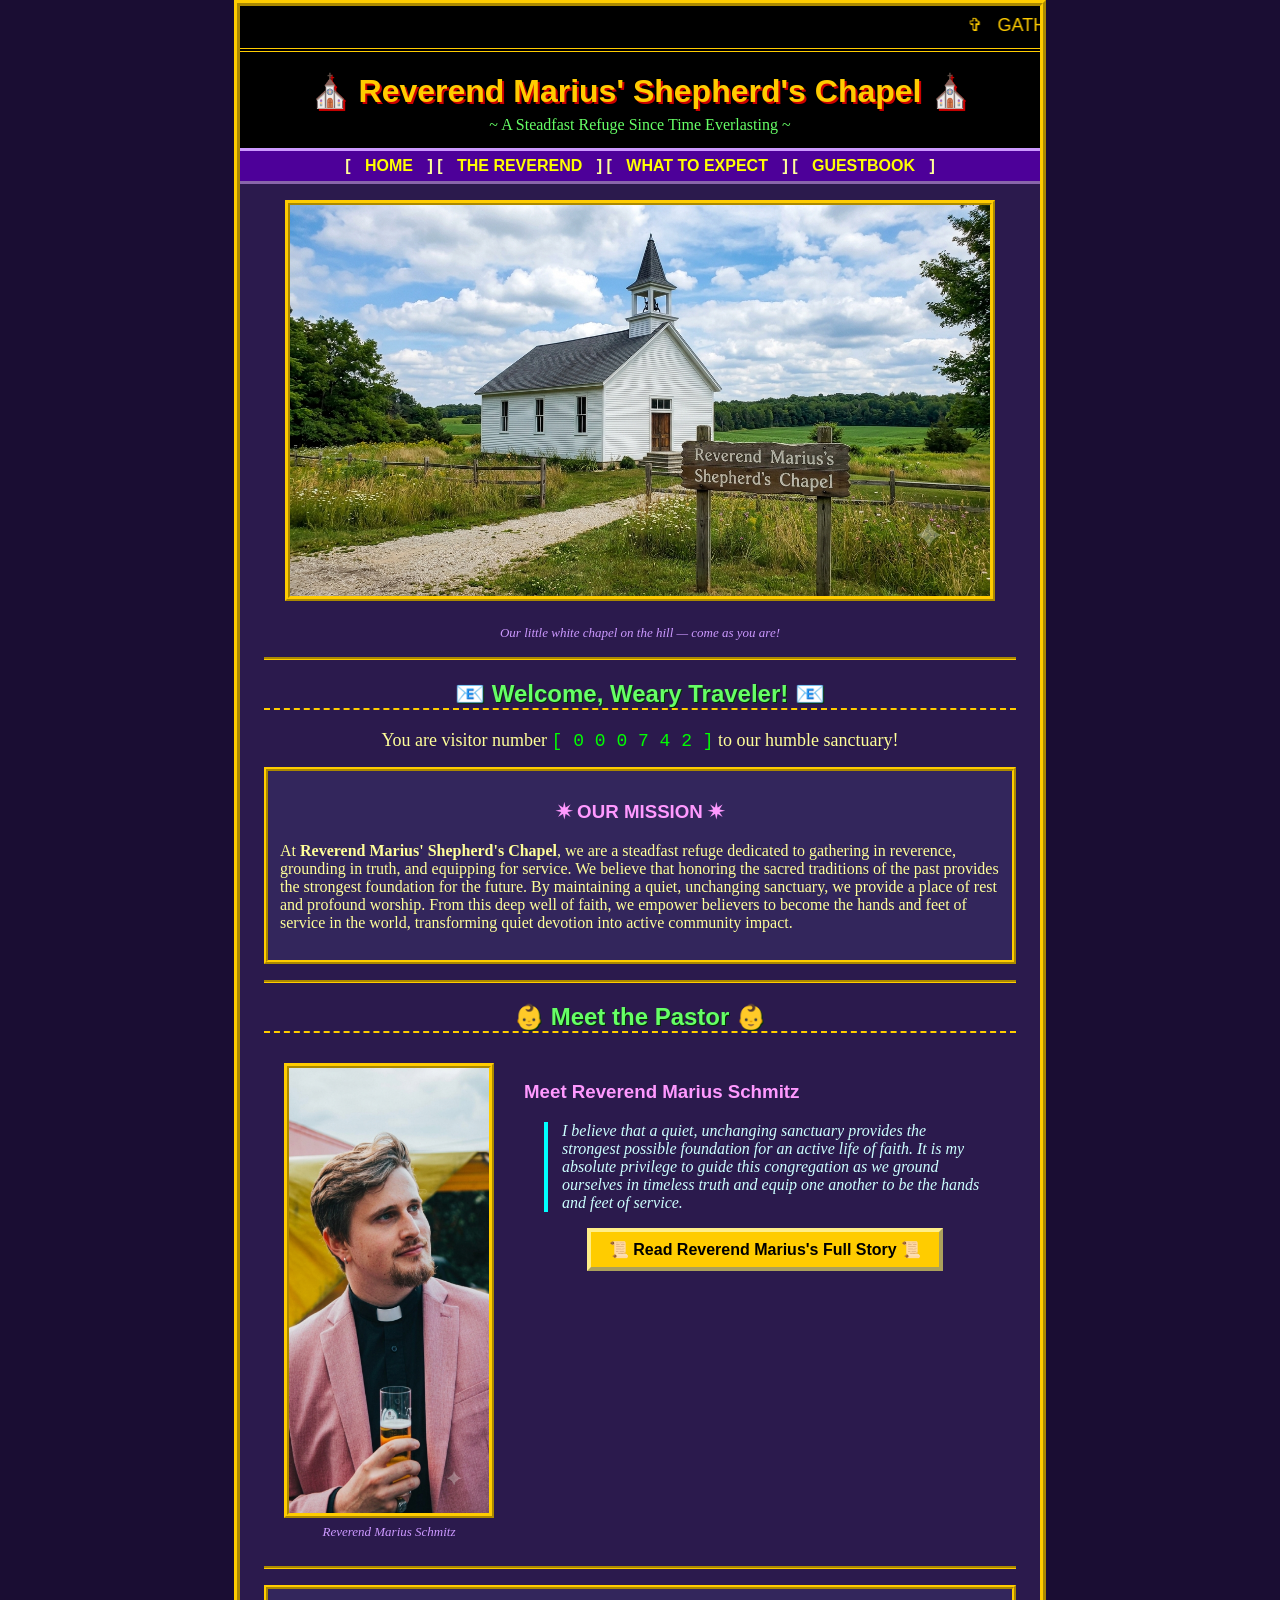
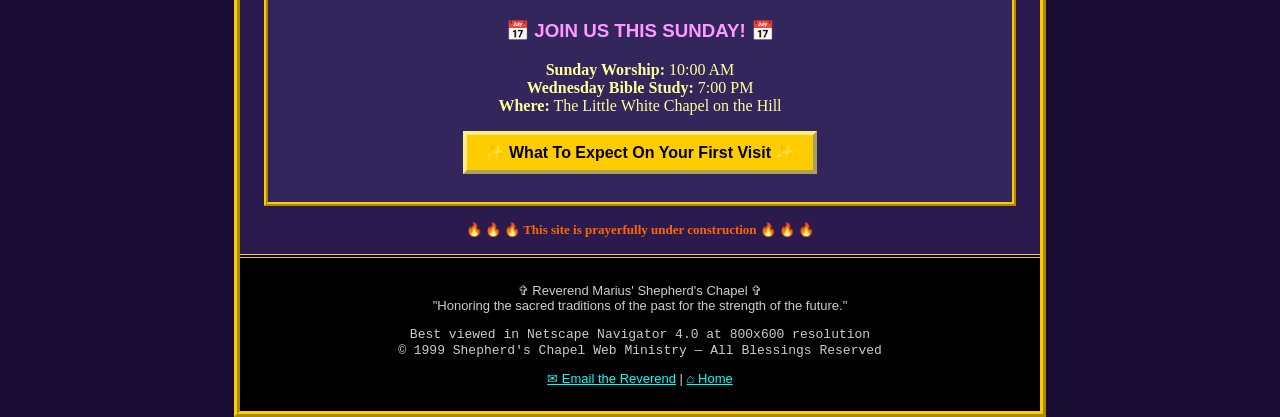
==== commit cc1fed04: "Build retro 90s website for Reverend Marius' Shepherd's Chapel Replace the previous page with a mult" ====
--- a/index.html
+++ b/index.html
@@ -1,622 +1,133 @@
 <!DOCTYPE html>
-<html lang="de">
+<html lang="en">
 <head>
-<meta charset="UTF-8">
+<meta http-equiv="Content-Type" content="text/html; charset=UTF-8">
 <meta name="viewport" content="width=device-width, initial-scale=1.0">
-<title>Fritz!Repeater – Smart Home Anleitung</title>
-<style>
-  * { box-sizing: border-box; margin: 0; padding: 0; }
-  body {
-    font-family: -apple-system, BlinkMacSystemFont, 'Segoe UI', Arial, sans-serif;
-    background: #f0f4f8;
-    color: #1a202c;
-    line-height: 1.6;
-  }
-  header {
-    background: linear-gradient(135deg, #0057b8 0%, #003d82 100%);
-    color: white;
-    padding: 40px 24px;
-    text-align: center;
-  }
-  header h1 { font-size: 2rem; font-weight: 700; margin-bottom: 8px; }
-  header p { font-size: 1.05rem; opacity: 0.85; max-width: 600px; margin: 0 auto; }
-  .badge {
-    display: inline-block;
-    background: rgba(255,255,255,0.2);
-    border-radius: 20px;
-    padding: 4px 14px;
-    font-size: 0.8rem;
-    margin-top: 12px;
-    letter-spacing: 0.05em;
-  }
-  main { max-width: 780px; margin: 0 auto; padding: 32px 16px 60px; }
-  .section-title {
-    display: flex;
-    align-items: center;
-    gap: 14px;
-    margin: 48px 0 24px;
-  }
-  .section-num {
-    background: #0057b8;
-    color: white;
-    width: 42px; height: 42px;
-    border-radius: 50%;
-    display: flex; align-items: center; justify-content: center;
-    font-size: 1.2rem; font-weight: 700;
-    flex-shrink: 0;
-  }
-  .section-title h2 { font-size: 1.35rem; color: #0057b8; }
-  .section-intro {
-    background: white;
-    border-left: 4px solid #0057b8;
-    border-radius: 4px 8px 8px 4px;
-    padding: 16px 20px;
-    margin-bottom: 28px;
-    font-size: 0.97rem;
-    box-shadow: 0 1px 4px rgba(0,0,0,0.06);
-  }
-  .step {
-    background: white;
-    border-radius: 12px;
-    padding: 22px 24px 28px;
-    margin-bottom: 20px;
-    box-shadow: 0 2px 8px rgba(0,0,0,0.07);
-    border: 1px solid #e2e8f0;
-  }
-  .step-header {
-    display: flex;
-    align-items: center;
-    gap: 12px;
-    margin-bottom: 10px;
-  }
-  .step-num {
-    background: #e8f0fe;
-    color: #0057b8;
-    width: 30px; height: 30px;
-    border-radius: 50%;
-    display: flex; align-items: center; justify-content: center;
-    font-size: 0.9rem; font-weight: 700;
-    flex-shrink: 0;
-  }
-  .step-header h3 { font-size: 1rem; font-weight: 600; color: #2d3748; }
-  .step-text { font-size: 0.93rem; color: #4a5568; margin-bottom: 18px; }
-  .step-text strong { color: #1a202c; }
-  .browser-wrap {
-    border: 2px solid #cbd5e0;
-    border-radius: 10px;
-    overflow: hidden;
-    background: #f7fafc;
-  }
-  .browser-bar {
-    background: #e2e8f0;
-    padding: 8px 12px;
-    display: flex;
-    align-items: center;
-    gap: 8px;
-    border-bottom: 1px solid #cbd5e0;
-  }
-  .dot { width: 11px; height: 11px; border-radius: 50%; }
-  .dot-r { background: #fc8181; }
-  .dot-y { background: #f6c90e; }
-  .dot-g { background: #68d391; }
-  .url-bar {
-    flex: 1;
-    background: white;
-    border: 1px solid #a0aec0;
-    border-radius: 20px;
-    padding: 3px 12px;
-    font-size: 0.78rem;
-    color: #4a5568;
-    font-family: monospace;
-  }
-  svg { display: block; width: 100%; }
-  .tip {
-    display: flex;
-    gap: 10px;
-    background: #fffbeb;
-    border: 1px solid #f6e05e;
-    border-radius: 8px;
-    padding: 12px 16px;
-    margin-top: 14px;
-    font-size: 0.88rem;
-    color: #744210;
-  }
-  .tip-icon { font-size: 1.1rem; flex-shrink: 0; }
-  .final-box {
-    background: linear-gradient(135deg, #e6ffed 0%, #f0fff4 100%);
-    border: 2px solid #68d391;
-    border-radius: 12px;
-    padding: 28px 24px;
-    margin-top: 48px;
-    text-align: center;
-  }
-  .final-box h3 { color: #276749; font-size: 1.2rem; margin-bottom: 8px; }
-  .final-box p { color: #2f855a; font-size: 0.95rem; }
-  .check { font-size: 2rem; margin-bottom: 12px; }
-  @media (max-width: 500px) {
-    header h1 { font-size: 1.4rem; }
-    .step { padding: 16px; }
-  }
-</style>
+<meta name="description" content="Welcome to Reverend Marius' Shepherd's Chapel - A Steadfast Refuge for Reverence, Truth, and Service.">
+<meta name="keywords" content="church, chapel, worship, Reverend Marius, Shepherd's Chapel, faith, traditional worship">
+<title>* ~ Welcome to Reverend Marius' Shepherd's Chapel ~ *</title>
+<link rel="stylesheet" type="text/css" href="style.css">
 </head>
 <body>
 
-<header>
-  <div style="font-size:2.5rem;margin-bottom:10px;">📡</div>
-  <h1>Fritz!Repeater – Smart Home Einrichtung</h1>
-  <p>Schritt-für-Schritt Anleitung für stabile Smart Home Verbindungen</p>
-  <span class="badge">Für Fritz!Repeater 600 / 1200 / 3000 und ähnliche Modelle</span>
-</header>
+<div class="wrap">
 
-<main>
-
-<!-- =================== ABSCHNITT 1 =================== -->
-<div class="section-title">
-  <div class="section-num">1</div>
-  <h2>In den Fritz!Repeater einloggen</h2>
-</div>
-
-<div class="section-intro">
-  Um Einstellungen am Fritz!Repeater vorzunehmen, muss man sich zuerst über den Browser in die Benutzeroberfläche einloggen. Der Repeater muss dabei <strong>mit dem eigenen WLAN verbunden</strong> sein.
-</div>
-
-<!-- Schritt 1.1 -->
-<div class="step">
-  <div class="step-header">
-    <div class="step-num">1</div>
-    <h3>Browser öffnen und Adresse eingeben</h3>
-  </div>
-  <p class="step-text">Öffne einen beliebigen Browser (z.B. Chrome, Edge, Firefox) auf deinem Smartphone oder Computer. Tippe in die <strong>Adressleiste</strong> (nicht die Suchzeile!) folgende Adresse ein und drücke Enter:</p>
-  <div class="browser-wrap">
-    <div class="browser-bar">
-      <div class="dot dot-r"></div>
-      <div class="dot dot-y"></div>
-      <div class="dot dot-g"></div>
-      <div class="url-bar">fritz.repeater</div>
-    </div>
-    <svg viewBox="0 0 640 200" xmlns="http://www.w3.org/2000/svg">
-      <rect width="640" height="200" fill="#f7fafc"/>
-      <!-- Hinweis-Pfeil auf URL-Bar -->
-      <text x="320" y="60" text-anchor="middle" font-size="15" fill="#4a5568" font-family="Arial">Gibt die Adresse in die Adressleiste ein:</text>
-      <rect x="160" y="80" width="320" height="44" rx="22" fill="white" stroke="#0057b8" stroke-width="2.5"/>
-      <text x="320" y="108" text-anchor="middle" font-size="16" fill="#1a202c" font-family="monospace" font-weight="bold">fritz.repeater</text>
-      <!-- grüner Pfeil -->
-      <polygon points="320,155 308,138 332,138" fill="#38a169"/>
-      <line x1="320" y1="124" x2="320" y2="138" stroke="#38a169" stroke-width="3"/>
-      <text x="320" y="175" text-anchor="middle" font-size="12" fill="#38a169" font-weight="bold">Diese Adresse eingeben &amp; Enter drücken</text>
-    </svg>
-  </div>
-  <div class="tip"><span class="tip-icon">💡</span> Alternativ kann auch die IP-Adresse des Repeaters eingegeben werden, meist <code>192.168.178.3</code> oder ähnlich – zu finden in der Fritz!Box-Oberfläche unter Heimnetz → Netzwerk.</div>
-</div>
-
-<!-- Schritt 1.2 -->
-<div class="step">
-  <div class="step-header">
-    <div class="step-num">2</div>
-    <h3>Passwort auf dem Aufkleber finden</h3>
-  </div>
-  <p class="step-text">
-    Dreh den Repeater um und schau auf den Aufkleber auf der Unterseite oder Rückseite. Dort stehen <strong>mehrere Informationen</strong> – du brauchst nur eine davon als Passwort.<br><br>
-    Suche nach dem Feld mit der Beschriftung <strong>„Kennwort"</strong>, <strong>„Password"</strong> oder <strong>„FRITZ!Box-Kennwort"</strong>. Das ist eine zufällige Zeichenfolge aus Buchstaben und Zahlen, zum Beispiel: <code>a8Zx3mQ2</code>.<br><br>
-    Verwechsle es <strong>nicht</strong> mit dem WLAN-Passwort (oft unter „WLAN-Schlüssel" oder „Network Key") – das ist ein anderes, meist längeres Feld.
-  </p>
-
-  <!-- Aufkleber-Illustration -->
-  <div style="background:#1a202c;border-radius:10px;padding:14px;margin-bottom:16px;">
-    <div style="color:#a0aec0;font-size:0.75rem;margin-bottom:8px;text-align:center;">So sieht der Aufkleber auf der Geräte-Rückseite aus:</div>
-    <svg viewBox="0 0 580 290" xmlns="http://www.w3.org/2000/svg">
-      <!-- Aufkleber-Hintergrund -->
-      <rect x="40" y="10" width="500" height="265" rx="10" fill="white" stroke="#cbd5e0" stroke-width="2"/>
-      <!-- AVM Logo Bereich oben -->
-      <rect x="40" y="10" width="500" height="46" rx="10" fill="#003d82"/>
-      <rect x="40" y="40" width="500" height="16" fill="#003d82"/>
-      <text x="290" y="40" text-anchor="middle" font-size="18" fill="white" font-family="Arial" font-weight="bold">FRITZ!Repeater 1200</text>
-
-      <!-- Zeile 1: WLAN-Name -->
-      <text x="62" y="82" font-size="11" fill="#718096" font-family="Arial">WLAN-Name (SSID):</text>
-      <text x="62" y="97" font-size="13" fill="#2d3748" font-family="Arial" font-weight="bold">FRITZ!Repeater-1200</text>
-
-      <!-- Zeile 2: WLAN-Schlüssel (NICHT das was wir wollen) -->
-      <rect x="55" y="108" width="220" height="55" rx="5" fill="#fff5f5" stroke="#fed7d7" stroke-width="1.5"/>
-      <text x="65" y="124" font-size="11" fill="#e53e3e" font-family="Arial" font-weight="bold">WLAN-Schlüssel / Network Key:</text>
-      <text x="65" y="143" font-size="12" fill="#742a2a" font-family="monospace">K4mP7xQr9nBv2wZ</text>
-      <text x="65" y="156" font-size="9" fill="#e53e3e" font-family="Arial">← NICHT dieses! (WLAN-Passwort)</text>
-
-      <!-- Zeile 3: Kennwort (das wollen wir!) -->
-      <rect x="55" y="170" width="220" height="62" rx="5" fill="#f0fff4" stroke="#68d391" stroke-width="2.5"/>
-      <text x="65" y="188" font-size="11" fill="#276749" font-family="Arial" font-weight="bold">Kennwort / Password:</text>
-      <text x="65" y="207" font-size="14" fill="#1a202c" font-family="monospace" font-weight="bold">a8Zx3mQ2</text>
-      <text x="65" y="222" font-size="9" fill="#276749" font-family="Arial">← DIESES Feld! Für fritz.repeater Login</text>
-
-      <!-- Zeile 4: Seriennummer etc. -->
-      <text x="62" y="250" font-size="10" fill="#a0aec0" font-family="Arial">S/N: 1234567890  ·  FCC-ID: XXXXX  ·  Made in Germany</text>
-
-      <!-- Grüner Pfeil von rechts auf Kennwort-Box -->
-      <polygon points="460,201 488,191 488,211" fill="#38a169"/>
-      <line x1="488" y1="201" x2="530" y2="201" stroke="#38a169" stroke-width="3"/>
-      <rect x="430" y="191" width="30" height="20" fill="#38a169" rx="3"/>
-      <!-- Callout rechts -->
-      <rect x="300" y="170" width="210" height="70" rx="8" fill="#38a169"/>
-      <text x="405" y="191" text-anchor="middle" font-size="12" fill="white" font-family="Arial" font-weight="bold">✓ Das ist das richtige</text>
-      <text x="405" y="207" text-anchor="middle" font-size="11" fill="white" font-family="Arial">Passwort für den Login</text>
-      <text x="405" y="222" text-anchor="middle" font-size="11" fill="rgba(255,255,255,0.85)" font-family="Arial">auf fritz.repeater</text>
-      <!-- Verbindungslinie -->
-      <line x1="300" y1="201" x2="288" y2="201" stroke="#38a169" stroke-width="3"/>
-
-      <!-- Rotes X bei WLAN-Schlüssel -->
-      <text x="285" y="137" font-size="18" fill="#e53e3e" font-family="Arial" font-weight="bold">✗</text>
-    </svg>
+  <!-- ===== TOP BANNER ===== -->
+  <div class="banner">
+    <marquee scrollamount="5" behavior="scroll" direction="left">
+      <font color="#ffcc00" size="4">&#10014; &nbsp; GATHER IN REVERENCE &nbsp; &#10014; &nbsp; GROUND IN TRUTH &nbsp; &#10014; &nbsp; EQUIP FOR SERVICE &nbsp; &#10014; &nbsp; SUNDAY SERVICE 10:00 AM &nbsp; &#10014;</font>
+    </marquee>
   </div>
 
-  <div class="tip"><span class="tip-icon">🔑</span>
-    <div>Das Kennwort ist meist <strong>8–12 Zeichen</strong> lang und enthält Groß- und Kleinbuchstaben sowie Zahlen. Gib es genau so ein wie auf dem Aufkleber – Groß-/Kleinschreibung beachten! Den WLAN-Schlüssel (länger, oft 16+ Zeichen) brauchst du hier <strong>nicht</strong>.</div>
+  <table width="100%" cellpadding="0" cellspacing="0" border="0">
+    <tr>
+      <td align="center" bgcolor="#000000" style="padding:14px;">
+        <h1 style="margin:6px;">&#9962; Reverend Marius' Shepherd's Chapel &#9962;</h1>
+        <font color="#66ff66" face="Comic Sans MS">~ A Steadfast Refuge Since Time Everlasting ~</font>
+      </td>
+    </tr>
+  </table>
+
+  <!-- ===== NAV ===== -->
+  <div class="navbar">
+    [ <a href="index.html">HOME</a> ]
+    [ <a href="about.html">THE REVEREND</a> ]
+    [ <a href="expect.html">WHAT TO EXPECT</a> ]
+    [ <a href="guestbook.html">GUESTBOOK</a> ]
   </div>
+
+  <!-- ===== MAIN CONTENT ===== -->
+  <div class="content">
+
+    <div class="center">
+      <img src="images/chapel.png" alt="Reverend Marius' Shepherd's Chapel" width="700" class="chapelimg">
+      <br><br>
+      <font size="2" color="#cc99ff"><i>Our little white chapel on the hill &mdash; come as you are!</i></font>
+    </div>
+
+    <hr class="fancy">
+
+    <h2 class="center">&#128231; Welcome, Weary Traveler! &#128231;</h2>
+    <p class="center">
+      <font size="4">You are visitor number
+      <font face="Courier New" color="#00ff00">[ 0 0 0 7 4 2 ]</font>
+      to our humble sanctuary!</font>
+    </p>
+
+    <div class="goldbox">
+      <h3 class="center">&#10039; OUR MISSION &#10039;</h3>
+      <p>
+        At <b>Reverend Marius' Shepherd's Chapel</b>, we are a steadfast refuge dedicated to
+        gathering in reverence, grounding in truth, and equipping for service. We believe that
+        honoring the sacred traditions of the past provides the strongest foundation for the
+        future. By maintaining a quiet, unchanging sanctuary, we provide a place of rest and
+        profound worship. From this deep well of faith, we empower believers to become the hands
+        and feet of service in the world, transforming quiet devotion into active community impact.
+      </p>
+    </div>
+
+    <hr class="fancy">
+
+    <!-- ===== PASTOR TEASER ===== -->
+    <h2 class="center">&#128118; Meet the Pastor &#128118;</h2>
+    <table width="100%" cellpadding="10" cellspacing="0" border="0">
+      <tr>
+        <td width="230" valign="top" align="center">
+          <img src="images/reverend-marius.png" alt="Reverend Marius Schmitz" width="200" class="chapelimg">
+          <br>
+          <font size="2" color="#cc99ff"><i>Reverend Marius Schmitz</i></font>
+        </td>
+        <td valign="top">
+          <h3>Meet Reverend Marius Schmitz</h3>
+          <blockquote>
+            I believe that a quiet, unchanging sanctuary provides the strongest possible foundation
+            for an active life of faith. It is my absolute privilege to guide this congregation as we
+            ground ourselves in timeless truth and equip one another to be the hands and feet of service.
+          </blockquote>
+          <p class="center">
+            <a href="about.html" class="btn">&#128220; Read Reverend Marius's Full Story &#128220;</a>
+          </p>
+        </td>
+      </tr>
+    </table>
+
+    <hr class="fancy">
+
+    <div class="goldbox center">
+      <h3>&#128197; JOIN US THIS SUNDAY! &#128197;</h3>
+      <p>
+        <b>Sunday Worship:</b> 10:00 AM<br>
+        <b>Wednesday Bible Study:</b> 7:00 PM<br>
+        <b>Where:</b> The Little White Chapel on the Hill<br>
+      </p>
+      <p><a href="expect.html" class="btn">&#10024; What To Expect On Your First Visit &#10024;</a></p>
+    </div>
+
+    <div class="center">
+      <font size="2" class="flame">&#128293; &#128293; &#128293; This site is prayerfully under construction &#128293; &#128293; &#128293;</font>
+    </div>
+
+  </div>
+
+  <!-- ===== FOOTER ===== -->
+  <div class="footer">
+    <p>
+      &#10014; Reverend Marius' Shepherd's Chapel &#10014;<br>
+      "Honoring the sacred traditions of the past for the strength of the future."
+    </p>
+    <p>
+      <font face="Courier New" size="2">
+        Best viewed in Netscape Navigator 4.0 at 800x600 resolution<br>
+        &copy; 1999 Shepherd's Chapel Web Ministry &mdash; All Blessings Reserved
+      </font>
+    </p>
+    <p>
+      <a href="mailto:reverend@shepherdschapel.example">&#9993; Email the Reverend</a> |
+      <a href="index.html">&#8962; Home</a>
+    </p>
+  </div>
+
 </div>
-
-<!-- Schritt 1.3 -->
-<div class="step">
-  <div class="step-header">
-    <div class="step-num">3</div>
-    <h3>Kennwort eintippen und Anmelden klicken</h3>
-  </div>
-  <p class="step-text">Trage das Kennwort vom Aufkleber in das Passwortfeld ein und klicke auf <strong>„Anmelden"</strong>.</p>
-  <div class="browser-wrap">
-    <div class="browser-bar">
-      <div class="dot dot-r"></div>
-      <div class="dot dot-y"></div>
-      <div class="dot dot-g"></div>
-      <div class="url-bar">fritz.repeater</div>
-    </div>
-    <svg viewBox="0 0 640 290" xmlns="http://www.w3.org/2000/svg">
-      <rect width="640" height="290" fill="#edf2f7"/>
-      <!-- Login Card -->
-      <rect x="180" y="20" width="280" height="245" rx="10" fill="white" stroke="#cbd5e0" stroke-width="1.5"/>
-      <!-- AVM Logo area -->
-      <rect x="180" y="20" width="280" height="44" rx="10" fill="#0057b8"/>
-      <rect x="180" y="50" width="280" height="14" fill="#0057b8"/>
-      <text x="320" y="47" text-anchor="middle" font-size="15" fill="white" font-family="Arial" font-weight="bold">FRITZ!Repeater</text>
-      <!-- Passwort label -->
-      <text x="200" y="96" font-size="12" fill="#718096" font-family="Arial">Kennwort</text>
-      <rect x="200" y="104" width="240" height="34" rx="6" fill="#f7fafc" stroke="#0057b8" stroke-width="2"/>
-      <text x="216" y="126" font-size="14" fill="#a0aec0" font-family="Arial">••••••••</text>
-      <!-- Anmelden Button -->
-      <rect x="200" y="154" width="240" height="38" rx="8" fill="#0057b8"/>
-      <text x="320" y="178" text-anchor="middle" font-size="14" fill="white" font-family="Arial" font-weight="bold">Anmelden</text>
-      <!-- Hinweis -->
-      <rect x="190" y="206" width="260" height="42" rx="6" fill="#fffbeb" stroke="#f6e05e" stroke-width="1"/>
-      <text x="320" y="224" text-anchor="middle" font-size="11" fill="#744210" font-family="Arial">Kennwort vom Aufkleber eingeben</text>
-      <text x="320" y="240" text-anchor="middle" font-size="11" fill="#744210" font-family="Arial">(Groß-/Kleinschreibung beachten!)</text>
-      <!-- Pfeil auf Button -->
-      <polygon points="468,173 490,163 490,183" fill="#38a169"/>
-      <line x1="468" y1="173" x2="530" y2="173" stroke="#38a169" stroke-width="2.5"/>
-      <text x="535" y="177" font-size="11" fill="#38a169" font-family="Arial" font-weight="bold">Klicken!</text>
-    </svg>
-  </div>
-  <div class="tip"><span class="tip-icon">❓</span> <div>Falls das Kennwort nicht funktioniert: Möglicherweise wurde es schon einmal geändert. In dem Fall muss der Repeater auf Werkseinstellungen zurückgesetzt werden – dazu den Reset-Knopf (kleines Loch an der Seite) ca. 10 Sekunden gedrückt halten, bis die LEDs blinken.</div></div>
-</div>
-
-<!-- =================== ABSCHNITT 2 =================== -->
-<div class="section-title">
-  <div class="section-num">2</div>
-  <h2>Festen WLAN-Kanal einstellen</h2>
-</div>
-
-<div class="section-intro">
-  Smart Home Geräte (Lampen, Steckdosen, Sensoren) sind oft empfindlich bei Kanalwechseln. Ein fester Kanal verhindert automatische Umschaltungen, die kurze Verbindungsabbrüche verursachen können. <strong>Empfehlung: Kanal 1, 6 oder 11</strong> – diese überlappen sich nicht.
-</div>
-
-<!-- Schritt 2.1 -->
-<div class="step">
-  <div class="step-header">
-    <div class="step-num">1</div>
-    <h3>Menü „WLAN" öffnen</h3>
-  </div>
-  <p class="step-text">Klicke in der linken Navigationsleiste auf <strong>„WLAN"</strong>.</p>
-  <div class="browser-wrap">
-    <div class="browser-bar">
-      <div class="dot dot-r"></div>
-      <div class="dot dot-y"></div>
-      <div class="dot dot-g"></div>
-      <div class="url-bar">fritz.repeater</div>
-    </div>
-    <svg viewBox="0 0 640 240" xmlns="http://www.w3.org/2000/svg">
-      <rect width="640" height="240" fill="#edf2f7"/>
-      <!-- Sidebar -->
-      <rect x="0" y="0" width="160" height="240" fill="#003d82"/>
-      <text x="80" y="28" text-anchor="middle" font-size="11" fill="rgba(255,255,255,0.5)" font-family="Arial">FRITZ!Repeater</text>
-      <!-- Nav Items -->
-      <rect x="0" y="40" width="160" height="36" fill="#0057b8"/>
-      <text x="20" y="63" font-size="13" fill="white" font-family="Arial">Übersicht</text>
-      <!-- WLAN - highlighted -->
-      <rect x="0" y="80" width="160" height="36" fill="#38a169" rx="0"/>
-      <text x="20" y="103" font-size="13" fill="white" font-family="Arial" font-weight="bold">📶 WLAN</text>
-      <rect x="0" y="120" width="160" height="36" fill="transparent"/>
-      <text x="20" y="143" font-size="13" fill="rgba(255,255,255,0.6)" font-family="Arial">Heimnetz</text>
-      <rect x="0" y="160" width="160" height="36" fill="transparent"/>
-      <text x="20" y="183" font-size="13" fill="rgba(255,255,255,0.6)" font-family="Arial">System</text>
-      <!-- Content area -->
-      <rect x="175" y="30" width="440" height="60" rx="6" fill="white" stroke="#e2e8f0" stroke-width="1"/>
-      <text x="195" y="57" font-size="13" fill="#4a5568" font-family="Arial">Klicke auf „WLAN" in der linken Menüleiste</text>
-      <!-- Arrow -->
-      <polygon points="155,98 140,90 140,106" fill="#38a169"/>
-      <rect x="155" y="94" width="30" height="8" fill="#38a169" rx="2"/>
-    </svg>
-  </div>
-</div>
-
-<!-- Schritt 2.2 -->
-<div class="step">
-  <div class="step-header">
-    <div class="step-num">2</div>
-    <h3>Untermenü „Funkkanal" wählen</h3>
-  </div>
-  <p class="step-text">Nach dem Klick auf WLAN erscheinen Untermenüs. Wähle <strong>„Funkkanal"</strong>.</p>
-  <div class="browser-wrap">
-    <div class="browser-bar">
-      <div class="dot dot-r"></div>
-      <div class="dot dot-y"></div>
-      <div class="dot dot-g"></div>
-      <div class="url-bar">fritz.repeater → WLAN</div>
-    </div>
-    <svg viewBox="0 0 640 240" xmlns="http://www.w3.org/2000/svg">
-      <rect width="640" height="240" fill="#edf2f7"/>
-      <!-- Sidebar -->
-      <rect x="0" y="0" width="160" height="240" fill="#003d82"/>
-      <text x="20" y="28" font-size="12" fill="rgba(255,255,255,0.5)" font-family="Arial">Übersicht</text>
-      <!-- WLAN expanded -->
-      <rect x="0" y="40" width="160" height="28" fill="#0057b8"/>
-      <text x="20" y="59" font-size="13" fill="white" font-family="Arial" font-weight="bold">📶 WLAN</text>
-      <!-- Sub-items -->
-      <rect x="0" y="68" width="160" height="26" fill="rgba(255,255,255,0.1)"/>
-      <text x="32" y="85" font-size="12" fill="rgba(255,255,255,0.7)" font-family="Arial">Funknetz</text>
-      <!-- Funkkanal highlighted -->
-      <rect x="0" y="94" width="160" height="26" fill="#38a169"/>
-      <text x="32" y="111" font-size="12" fill="white" font-family="Arial" font-weight="bold">Funkkanal</text>
-      <rect x="0" y="120" width="160" height="26" fill="rgba(255,255,255,0.1)"/>
-      <text x="32" y="137" font-size="12" fill="rgba(255,255,255,0.7)" font-family="Arial">Sicherheit</text>
-      <rect x="0" y="160" width="160" height="26" fill="transparent"/>
-      <text x="20" y="177" font-size="12" fill="rgba(255,255,255,0.6)" font-family="Arial">Heimnetz</text>
-      <!-- Arrow -->
-      <polygon points="155,107 140,99 140,115" fill="#38a169"/>
-      <rect x="155" y="103" width="30" height="8" fill="#38a169" rx="2"/>
-      <!-- Content -->
-      <rect x="175" y="30" width="440" height="50" rx="6" fill="white" stroke="#e2e8f0" stroke-width="1"/>
-      <text x="195" y="60" font-size="13" fill="#4a5568" font-family="Arial">Klicke auf „Funkkanal" unter WLAN</text>
-    </svg>
-  </div>
-</div>
-
-<!-- Schritt 2.3 -->
-<div class="step">
-  <div class="step-header">
-    <div class="step-num">3</div>
-    <h3>„Manuell" auswählen und Kanal festlegen</h3>
-  </div>
-  <p class="step-text">Auf der Seite „Funkkanal" ist standardmäßig <strong>„Automatisch"</strong> ausgewählt. Ändere dies auf <strong>„Manuell"</strong>, wähle dann aus dem Dropdown einen der stabilen Kanäle: <strong>Kanal 1, 6 oder 11</strong>.</p>
-  <div class="browser-wrap">
-    <div class="browser-bar">
-      <div class="dot dot-r"></div>
-      <div class="dot dot-y"></div>
-      <div class="dot dot-g"></div>
-      <div class="url-bar">fritz.repeater → WLAN → Funkkanal</div>
-    </div>
-    <svg viewBox="0 0 640 300" xmlns="http://www.w3.org/2000/svg">
-      <rect width="640" height="300" fill="#edf2f7"/>
-      <rect x="0" y="0" width="160" height="300" fill="#003d82"/>
-      <text x="20" y="60" font-size="12" fill="rgba(255,255,255,0.6)" font-family="Arial">📶 WLAN</text>
-      <text x="32" y="90" font-size="12" fill="rgba(255,255,255,0.5)" font-family="Arial">Funknetz</text>
-      <text x="32" y="115" font-size="12" fill="white" font-family="Arial" font-weight="bold">Funkkanal</text>
-      <!-- Content -->
-      <rect x="175" y="20" width="445" height="260" rx="8" fill="white" stroke="#e2e8f0" stroke-width="1"/>
-      <text x="195" y="50" font-size="15" fill="#1a202c" font-family="Arial" font-weight="bold">WLAN-Funkkanal</text>
-      <!-- Radio buttons -->
-      <circle cx="205" cy="85" r="8" fill="white" stroke="#a0aec0" stroke-width="2"/>
-      <text x="222" y="90" font-size="13" fill="#4a5568" font-family="Arial">Automatisch</text>
-      <!-- Manuell -->
-      <circle cx="205" cy="115" r="8" fill="#0057b8" stroke="#0057b8" stroke-width="2"/>
-      <circle cx="205" cy="115" r="4" fill="white"/>
-      <text x="222" y="120" font-size="13" fill="#1a202c" font-family="Arial" font-weight="bold">Manuell</text>
-      <!-- Dropdown -->
-      <text x="195" y="155" font-size="12" fill="#718096" font-family="Arial">Kanal wählen:</text>
-      <rect x="195" y="162" width="160" height="34" rx="6" fill="#f7fafc" stroke="#0057b8" stroke-width="2"/>
-      <text x="215" y="183" font-size="13" fill="#1a202c" font-family="Arial" font-weight="bold">Kanal 6</text>
-      <text x="336" y="183" font-size="16" fill="#4a5568" font-family="Arial">▼</text>
-      <!-- Arrows -->
-      <!-- Arrow to Manuell radio -->
-      <polygon points="425,115 450,105 450,125" fill="#38a169"/>
-      <line x1="525" y1="115" x2="450" y2="115" stroke="#38a169" stroke-width="2.5" stroke-dasharray="5,3"/>
-      <text x="530" y="119" font-size="11" fill="#38a169" font-family="Arial" font-weight="bold">1. Manuell wählen</text>
-      <!-- Arrow to dropdown -->
-      <polygon points="375,178 400,168 400,188" fill="#38a169"/>
-      <line x1="525" y1="178" x2="400" y2="178" stroke="#38a169" stroke-width="2.5" stroke-dasharray="5,3"/>
-      <text x="530" y="182" font-size="11" fill="#38a169" font-family="Arial" font-weight="bold">2. Kanal 1, 6 oder 11</text>
-    </svg>
-  </div>
-  <div class="tip"><span class="tip-icon">📡</span> <div>Kanäle 1, 6 und 11 überlappen sich im 2,4-GHz-Band nicht gegenseitig. Schau nach welchen Kanal deine Fritz!Box nutzt und wähle für den Repeater denselben Kanal – das vermeidet Interferenzen.</div></div>
-</div>
-
-<!-- Schritt 2.4 -->
-<div class="step">
-  <div class="step-header">
-    <div class="step-num">4</div>
-    <h3>Auf „Übernehmen" klicken</h3>
-  </div>
-  <p class="step-text">Scrolle zum Ende der Seite und klicke auf den blauen Button <strong>„Übernehmen"</strong>. Der Repeater bestätigt die Einstellung kurz – danach ist der Kanal fest gespeichert.</p>
-  <div class="browser-wrap">
-    <div class="browser-bar">
-      <div class="dot dot-r"></div>
-      <div class="dot dot-y"></div>
-      <div class="dot dot-g"></div>
-      <div class="url-bar">fritz.repeater → WLAN → Funkkanal</div>
-    </div>
-    <svg viewBox="0 0 640 160" xmlns="http://www.w3.org/2000/svg">
-      <rect width="640" height="160" fill="#edf2f7"/>
-      <rect x="0" y="0" width="160" height="160" fill="#003d82"/>
-      <text x="20" y="60" font-size="12" fill="rgba(255,255,255,0.6)" font-family="Arial">📶 WLAN</text>
-      <text x="32" y="90" font-size="12" fill="white" font-family="Arial" font-weight="bold">Funkkanal</text>
-      <!-- Content -->
-      <rect x="175" y="20" width="445" height="120" rx="8" fill="white" stroke="#e2e8f0" stroke-width="1"/>
-      <text x="195" y="55" font-size="13" fill="#4a5568" font-family="Arial">... Einstellungen ...</text>
-      <!-- Übernehmen Button -->
-      <rect x="195" y="70" width="130" height="38" rx="8" fill="#0057b8"/>
-      <text x="260" y="94" text-anchor="middle" font-size="14" fill="white" font-family="Arial" font-weight="bold">Übernehmen</text>
-      <!-- Arrow -->
-      <polygon points="340,89 368,79 368,99" fill="#38a169"/>
-      <line x1="430" y1="89" x2="368" y2="89" stroke="#38a169" stroke-width="2.5" stroke-dasharray="5,3"/>
-      <text x="435" y="93" font-size="12" fill="#38a169" font-family="Arial" font-weight="bold">Hier klicken!</text>
-    </svg>
-  </div>
-</div>
-
-<!-- =================== ABSCHNITT 3 =================== -->
-<div class="section-title">
-  <div class="section-num">3</div>
-  <h2>Automatisches Trennen deaktivieren</h2>
-</div>
-
-<div class="section-intro">
-  Der Fritz!Repeater kann WLAN-Geräte, die lange inaktiv sind, automatisch abmelden. Für Smart Home Geräte, die immer erreichbar sein sollen (z.B. Zwischenstecker, Thermostate), muss diese Funktion <strong>deaktiviert</strong> werden.
-</div>
-
-<!-- Schritt 3.1 -->
-<div class="step">
-  <div class="step-header">
-    <div class="step-num">1</div>
-    <h3>Menü „WLAN" → „Funknetz" öffnen</h3>
-  </div>
-  <p class="step-text">Klicke in der Navigationsleiste auf <strong>„WLAN"</strong> und danach auf <strong>„Funknetz"</strong>.</p>
-  <div class="browser-wrap">
-    <div class="browser-bar">
-      <div class="dot dot-r"></div>
-      <div class="dot dot-y"></div>
-      <div class="dot dot-g"></div>
-      <div class="url-bar">fritz.repeater → WLAN → Funknetz</div>
-    </div>
-    <svg viewBox="0 0 640 240" xmlns="http://www.w3.org/2000/svg">
-      <rect width="640" height="240" fill="#edf2f7"/>
-      <rect x="0" y="0" width="160" height="240" fill="#003d82"/>
-      <text x="20" y="28" font-size="12" fill="rgba(255,255,255,0.5)" font-family="Arial">Übersicht</text>
-      <rect x="0" y="38" width="160" height="26" fill="#0057b8"/>
-      <text x="20" y="56" font-size="13" fill="white" font-family="Arial" font-weight="bold">📶 WLAN</text>
-      <!-- Funknetz highlighted -->
-      <rect x="0" y="64" width="160" height="26" fill="#38a169"/>
-      <text x="32" y="81" font-size="12" fill="white" font-family="Arial" font-weight="bold">Funknetz</text>
-      <rect x="0" y="90" width="160" height="26" fill="rgba(255,255,255,0.1)"/>
-      <text x="32" y="107" font-size="12" fill="rgba(255,255,255,0.7)" font-family="Arial">Funkkanal</text>
-      <rect x="0" y="116" width="160" height="26" fill="rgba(255,255,255,0.1)"/>
-      <text x="32" y="133" font-size="12" fill="rgba(255,255,255,0.7)" font-family="Arial">Sicherheit</text>
-      <!-- Arrow -->
-      <polygon points="155,77 140,69 140,85" fill="#38a169"/>
-      <rect x="155" y="73" width="30" height="8" fill="#38a169" rx="2"/>
-      <!-- Content -->
-      <rect x="175" y="25" width="445" height="55" rx="6" fill="white" stroke="#e2e8f0" stroke-width="1"/>
-      <text x="195" y="57" font-size="13" fill="#4a5568" font-family="Arial">Klicke auf „Funknetz" unter WLAN</text>
-    </svg>
-  </div>
-</div>
-
-<!-- Schritt 3.2 -->
-<div class="step">
-  <div class="step-header">
-    <div class="step-num">2</div>
-    <h3>Option „WLAN-Gerät automatisch abmelden" deaktivieren</h3>
-  </div>
-  <p class="step-text">Auf der Seite „Funknetz" scrolle etwas nach unten. Du findest eine Checkbox mit dem Text <strong>„WLAN-Gerät automatisch abmelden"</strong>. Entferne das <strong>Häkchen</strong> (Checkbox anklicken, sodass sie leer ist).</p>
-  <div class="browser-wrap">
-    <div class="browser-bar">
-      <div class="dot dot-r"></div>
-      <div class="dot dot-y"></div>
-      <div class="dot dot-g"></div>
-      <div class="url-bar">fritz.repeater → WLAN → Funknetz</div>
-    </div>
-    <svg viewBox="0 0 640 290" xmlns="http://www.w3.org/2000/svg">
-      <rect width="640" height="290" fill="#edf2f7"/>
-      <rect x="0" y="0" width="160" height="290" fill="#003d82"/>
-      <text x="20" y="56" font-size="13" fill="white" font-family="Arial" font-weight="bold">📶 WLAN</text>
-      <rect x="0" y="64" width="160" height="26" fill="#0057b8"/>
-      <text x="32" y="81" font-size="12" fill="white" font-family="Arial" font-weight="bold">Funknetz</text>
-      <text x="32" y="107" font-size="12" fill="rgba(255,255,255,0.6)" font-family="Arial">Funkkanal</text>
-      <!-- Content card -->
-      <rect x="175" y="20" width="445" height="255" rx="8" fill="white" stroke="#e2e8f0" stroke-width="1"/>
-      <text x="195" y="50" font-size="15" fill="#1a202c" font-family="Arial" font-weight="bold">WLAN-Funknetz</text>
-      <!-- divider -->
-      <line x1="195" y1="62" x2="600" y2="62" stroke="#e2e8f0" stroke-width="1"/>
-      <text x="195" y="85" font-size="12" fill="#718096" font-family="Arial">Netzwerkname (SSID): MeinHeimnetz</text>
-      <text x="195" y="107" font-size="12" fill="#718096" font-family="Arial">Übertragungsrate: Automatisch</text>
-      <line x1="195" y1="120" x2="600" y2="120" stroke="#e2e8f0" stroke-width="1"/>
-      <!-- Checkbox Section -->
-      <text x="195" y="145" font-size="13" fill="#2d3748" font-family="Arial" font-weight="bold">Inaktive WLAN-Geräte</text>
-      <!-- Checkbox - UNCHECKED (what we want) -->
-      <rect x="195" y="162" width="20" height="20" rx="4" fill="white" stroke="#a0aec0" stroke-width="2"/>
-      <!-- X through it to show being unchecked -->
-      <text x="227" y="178" font-size="13" fill="#2d3748" font-family="Arial">WLAN-Gerät automatisch abmelden</text>
-      <!-- Red X marker showing it's being unchecked -->
-      <rect x="186" y="153" width="38" height="38" rx="6" fill="none" stroke="#e53e3e" stroke-width="2.5" stroke-dasharray="4,2"/>
-      <!-- Arrow -->
-      <polygon points="424,172 452,162 452,182" fill="#38a169"/>
-      <line x1="530" y1="172" x2="452" y2="172" stroke="#38a169" stroke-width="2.5" stroke-dasharray="5,3"/>
-      <text x="535" y="168" font-size="11" fill="#38a169" font-family="Arial" font-weight="bold">Häkchen</text>
-      <text x="535" y="182" font-size="11" fill="#38a169" font-family="Arial" font-weight="bold">entfernen!</text>
-      <!-- Before/after note -->
-      <rect x="195" y="215" width="420" height="44" rx="6" fill="#fff5f5" stroke="#fed7d7" stroke-width="1"/>
-      <text x="215" y="234" font-size="11" fill="#c53030" font-family="Arial">Vorher: ☑ Checkbox ist angehakt (aktiviert)</text>
-      <text x="215" y="250" font-size="11" fill="#276749" font-family="Arial">Nachher: ☐ Checkbox ist leer (deaktiviert) ← so soll es sein</text>
-    </svg>
-  </div>
-  <div class="tip"><span class="tip-icon">⚠️</span> <div>Je nach Fritz!Repeater-Version kann die Option auch „Inaktive Stationen abmelden" heißen – gemeint ist dasselbe.</div></div>
-</div>
-
-<!-- Schritt 3.3 -->
-<div class="step">
-  <div class="step-header">
-    <div class="step-num">3</div>
-    <h3>Auf „Übernehmen" klicken</h3>
-  </div>
-  <p class="step-text">Speichere die Einstellung mit einem Klick auf <strong>„Übernehmen"</strong> am Ende der Seite.</p>
-  <div class="browser-wrap">
-    <div class="browser-bar">
-      <div class="dot dot-r"></div>
-      <div class="dot dot-y"></div>
-      <div class="dot dot-g"></div>
-      <div class="url-bar">fritz.repeater → WLAN → Funknetz</div>
-    </div>
-    <svg viewBox="0 0 640 150" xmlns="http://www.w3.org/2000/svg">
-      <rect width="640" height="150" fill="#edf2f7"/>
-      <rect x="0" y="0" width="160" height="150" fill="#003d82"/>
-      <text x="20" y="56" font-size="13" fill="white" font-family="Arial" font-weight="bold">📶 WLAN</text>
-      <text x="32" y="81" font-size="12" fill="white" font-family="Arial" font-weight="bold">Funknetz</text>
-      <rect x="175" y="20" width="445" height="110" rx="8" fill="white" stroke="#e2e8f0" stroke-width="1"/>
-      <text x="195" y="50" font-size="13" fill="#4a5568" font-family="Arial">... Einstellungen ...</text>
-      <rect x="195" y="62" width="130" height="38" rx="8" fill="#0057b8"/>
-      <text x="260" y="86" text-anchor="middle" font-size="14" fill="white" font-family="Arial" font-weight="bold">Übernehmen</text>
-      <polygon points="340,81 368,71 368,91" fill="#38a169"/>
-      <line x1="430" y1="81" x2="368" y2="81" stroke="#38a169" stroke-width="2.5" stroke-dasharray="5,3"/>
-      <text x="435" y="85" font-size="12" fill="#38a169" font-family="Arial" font-weight="bold">Hier klicken!</text>
-    </svg>
-  </div>
-</div>
-
-<!-- Final Box -->
-<div class="final-box">
-  <div class="check">✅</div>
-  <h3>Fertig! Alle Einstellungen sind aktiv.</h3>
-  <p style="margin-top:12px;">
-    Die Änderungen werden sofort übernommen – ein Neustart des Repeaters ist nicht nötig.<br><br>
-    Deine Smart Home Geräte sollten sich jetzt <strong>stabil</strong> mit dem Repeater verbinden und dauerhaft erreichbar bleiben.
-    Wenn ein Gerät kurz die Verbindung verloren hat, verbindet es sich automatisch wieder.<br><br>
-    <strong>Zusammenfassung was geändert wurde:</strong>
-  </p>
-  <div style="text-align:left;max-width:420px;margin:16px auto 0;background:white;border-radius:8px;padding:16px;font-size:0.93rem;color:#276749;border:1px solid #c6f6d5;">
-    <div style="margin-bottom:8px;">📡 <strong>Fester WLAN-Kanal</strong> (z.B. Kanal 6) eingestellt → kein automatisches Kanalwechseln mehr</div>
-    <div>🔌 <strong>Automatisches Abmelden</strong> deaktiviert → Smart Home Geräte bleiben dauerhaft verbunden</div>
-  </div>
-</div>
-
-</main>
-
-<footer style="text-align:center;padding:24px;font-size:0.8rem;color:#718096;border-top:1px solid #e2e8f0;background:white;margin-top:32px;">
-  Fritz!Repeater Anleitung · Für alle gängigen Fritz!Repeater Modelle · AVM-Screenshots sind vereinfachte Nachbildungen zur Orientierung
-</footer>
 
 </body>
 </html>
--- a/style.css
+++ b/style.css
@@ -0,0 +1,92 @@
+/* ===== Shepherd's Chapel - Retro 90s Stylesheet ===== */
+body {
+  background-color: #1a0d33;
+  color: #ffff99;
+  font-family: "Times New Roman", Times, serif;
+  font-size: 16px;
+  margin: 0;
+  padding: 0;
+  text-align: center;
+}
+a { color: #00ffff; }
+a:visited { color: #ff99ff; }
+a:hover { color: #ffff00; background-color: #660066; }
+.wrap {
+  width: 800px;
+  max-width: 96%;
+  margin: 0 auto;
+  background-color: #2b1a4d;
+  border: 6px ridge #ffcc00;
+  text-align: left;
+}
+.banner {
+  background-color: #000000;
+  text-align: center;
+  padding: 8px 0;
+  border-bottom: 4px double #ffcc00;
+}
+marquee { font-family: "Comic Sans MS", cursive, sans-serif; }
+.navbar {
+  background-color: #4d0099;
+  border-top: 3px outset #cc99ff;
+  border-bottom: 3px outset #cc99ff;
+  text-align: center;
+  padding: 6px;
+  font-family: Arial, Helvetica, sans-serif;
+  font-weight: bold;
+}
+.navbar a { color: #ffff00; text-decoration: none; padding: 2px 10px; }
+.navbar a:hover { color: #ffffff; background-color: #cc0000; }
+.content { padding: 16px 24px; }
+h1 {
+  font-family: "Comic Sans MS", cursive, sans-serif;
+  color: #ffcc00;
+  text-align: center;
+  text-shadow: 2px 2px #cc0000;
+}
+h2 {
+  font-family: "Comic Sans MS", cursive, sans-serif;
+  color: #66ff66;
+  border-bottom: 2px dashed #ffcc00;
+  text-shadow: 1px 1px #003300;
+}
+h3 { color: #ff99ff; font-family: Arial, sans-serif; }
+.goldbox {
+  border: 4px ridge #ffcc00;
+  background-color: #33265c;
+  padding: 12px;
+  margin: 14px 0;
+}
+.center { text-align: center; }
+.btn {
+  display: inline-block;
+  font-family: "Comic Sans MS", cursive, sans-serif;
+  font-weight: bold;
+  color: #000000;
+  background-color: #ffcc00;
+  border: 4px outset #ffee88;
+  padding: 8px 18px;
+  text-decoration: none;
+  text-align: center;
+}
+.btn:hover { background-color: #ffff66; border-style: inset; color: #660000; }
+.footer {
+  background-color: #000000;
+  border-top: 4px double #ffcc00;
+  text-align: center;
+  padding: 12px;
+  font-size: 13px;
+  color: #cccccc;
+  font-family: Arial, sans-serif;
+}
+.flame { color: #ff6600; font-weight: bold; }
+hr.fancy { border: 0; border-top: 3px groove #ffcc00; margin: 16px 0; }
+.chapelimg { border: 5px ridge #ffcc00; max-width: 100%; height: auto; }
+blockquote {
+  font-style: italic;
+  color: #ccffff;
+  border-left: 4px solid #00ffff;
+  margin: 10px 20px;
+  padding-left: 14px;
+}
+img { max-width: 100%; height: auto; }
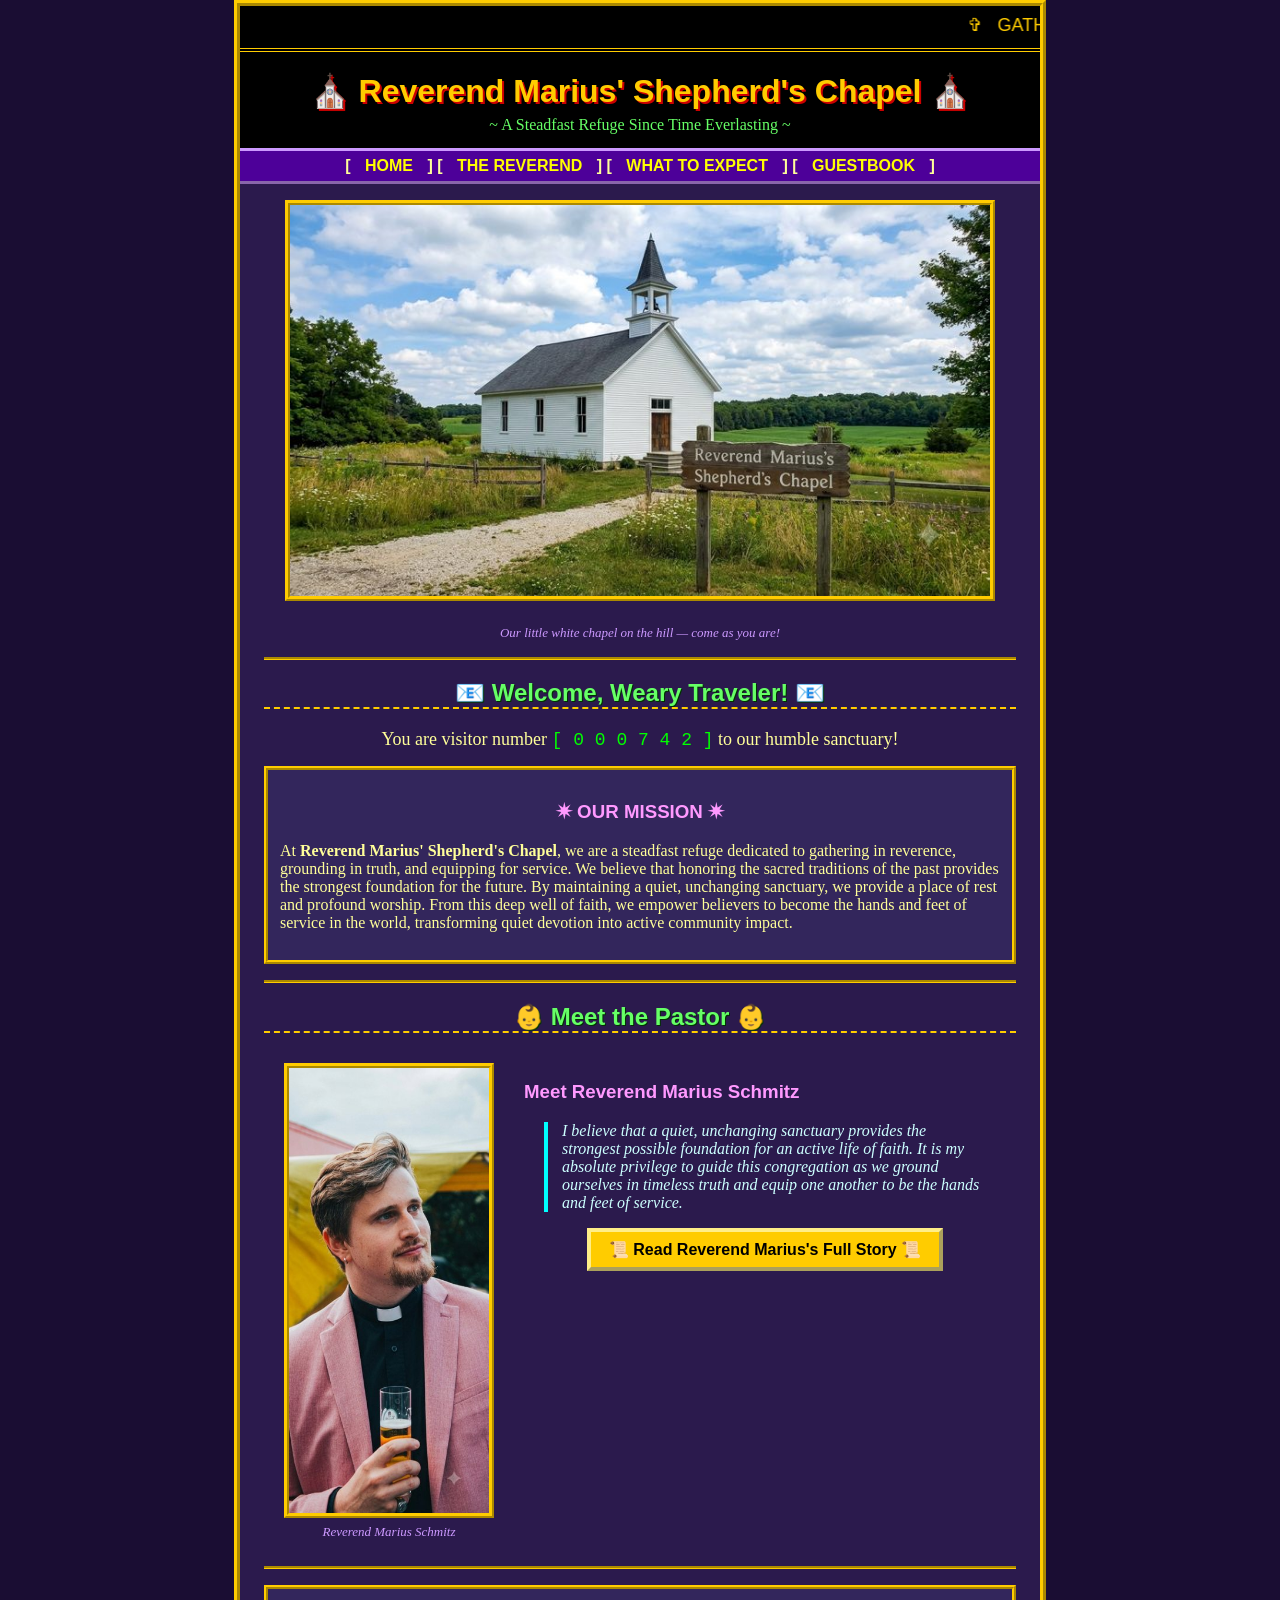
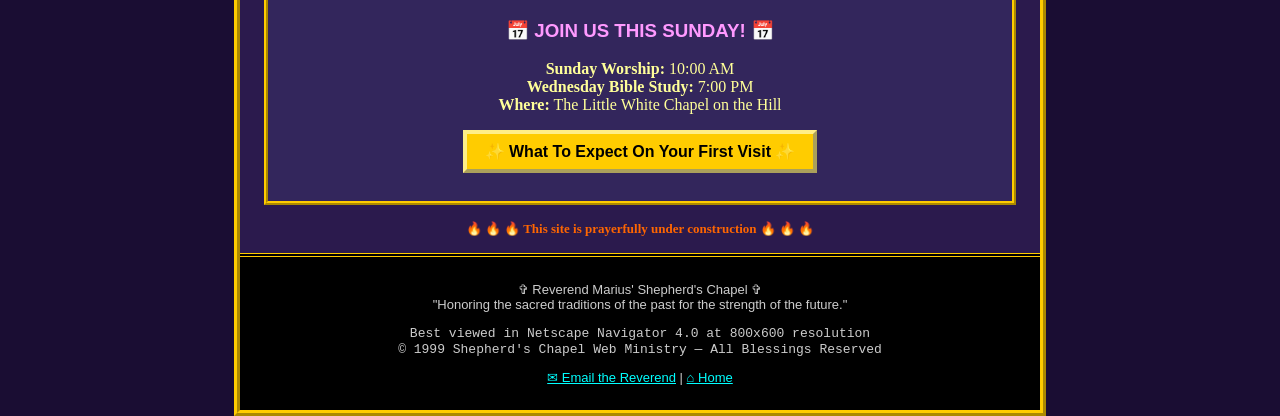
==== commit fd3d3474: "Optimize images: replace heavy PNGs with lightweight JPEGs Swaps the 2MB/1.4MB PNG photos for optimi" ====
--- a/index.html
+++ b/index.html
@@ -40,7 +40,7 @@
   <div class="content">
 
     <div class="center">
-      <img src="images/chapel.png" alt="Reverend Marius' Shepherd's Chapel" width="700" class="chapelimg">
+      <img src="images/chapel.jpg" alt="Reverend Marius' Shepherd's Chapel" width="700" class="chapelimg">
       <br><br>
       <font size="2" color="#cc99ff"><i>Our little white chapel on the hill &mdash; come as you are!</i></font>
     </div>
@@ -73,7 +73,7 @@
     <table width="100%" cellpadding="10" cellspacing="0" border="0">
       <tr>
         <td width="230" valign="top" align="center">
-          <img src="images/reverend-marius.png" alt="Reverend Marius Schmitz" width="200" class="chapelimg">
+          <img src="images/reverend.jpg" alt="Reverend Marius Schmitz" width="200" class="chapelimg">
           <br>
           <font size="2" color="#cc99ff"><i>Reverend Marius Schmitz</i></font>
         </td>
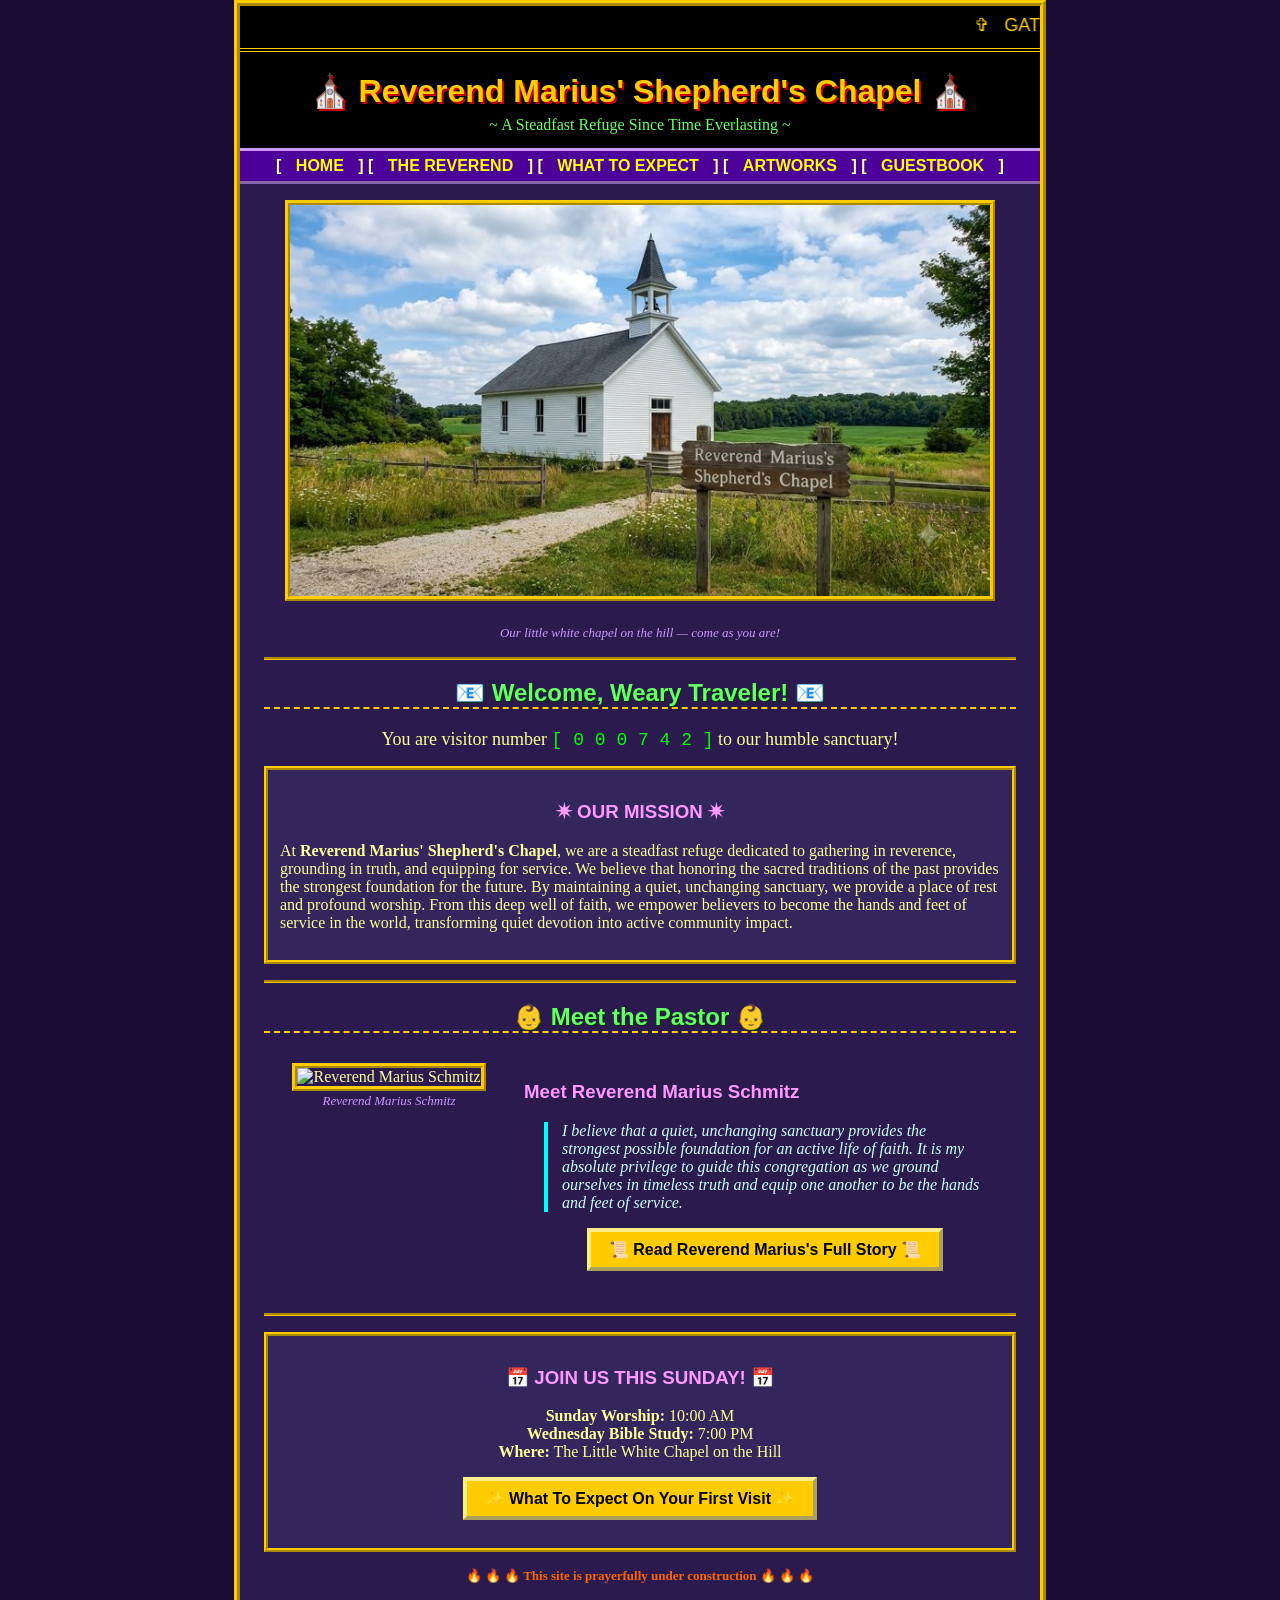
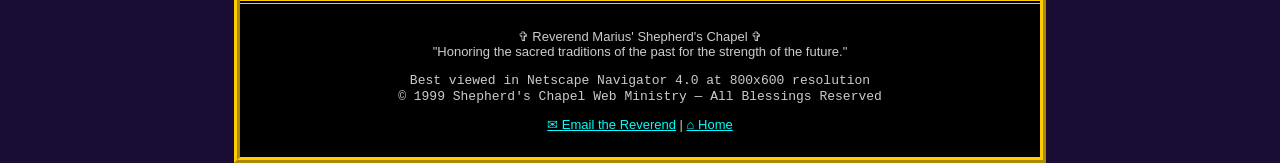
==== commit b34be03c: "Move gallery to fresh URL (gallery.html) to defeat stale caching - New form-free gallery lives at ga" ====
--- a/index.html
+++ b/index.html
@@ -2,6 +2,9 @@
 <html lang="en">
 <head>
 <meta http-equiv="Content-Type" content="text/html; charset=UTF-8">
+<meta http-equiv="Cache-Control" content="no-cache, no-store, must-revalidate">
+<meta http-equiv="Pragma" content="no-cache">
+<meta http-equiv="Expires" content="0">
 <meta name="viewport" content="width=device-width, initial-scale=1.0">
 <meta name="description" content="Welcome to Reverend Marius' Shepherd's Chapel - A Steadfast Refuge for Reverence, Truth, and Service.">
 <meta name="keywords" content="church, chapel, worship, Reverend Marius, Shepherd's Chapel, faith, traditional worship">
@@ -33,6 +36,7 @@
     [ <a href="index.html">HOME</a> ]
     [ <a href="about.html">THE REVEREND</a> ]
     [ <a href="expect.html">WHAT TO EXPECT</a> ]
+    [ <a href="gallery.html">ARTWORKS</a> ]
     [ <a href="guestbook.html">GUESTBOOK</a> ]
   </div>
 
@@ -73,7 +77,7 @@
     <table width="100%" cellpadding="10" cellspacing="0" border="0">
       <tr>
         <td width="230" valign="top" align="center">
-          <img src="images/reverend.jpg" alt="Reverend Marius Schmitz" width="200" class="chapelimg">
+          <img src="images/reverend-v2.jpg" alt="Reverend Marius Schmitz" width="200" class="chapelimg">
           <br>
           <font size="2" color="#cc99ff"><i>Reverend Marius Schmitz</i></font>
         </td>
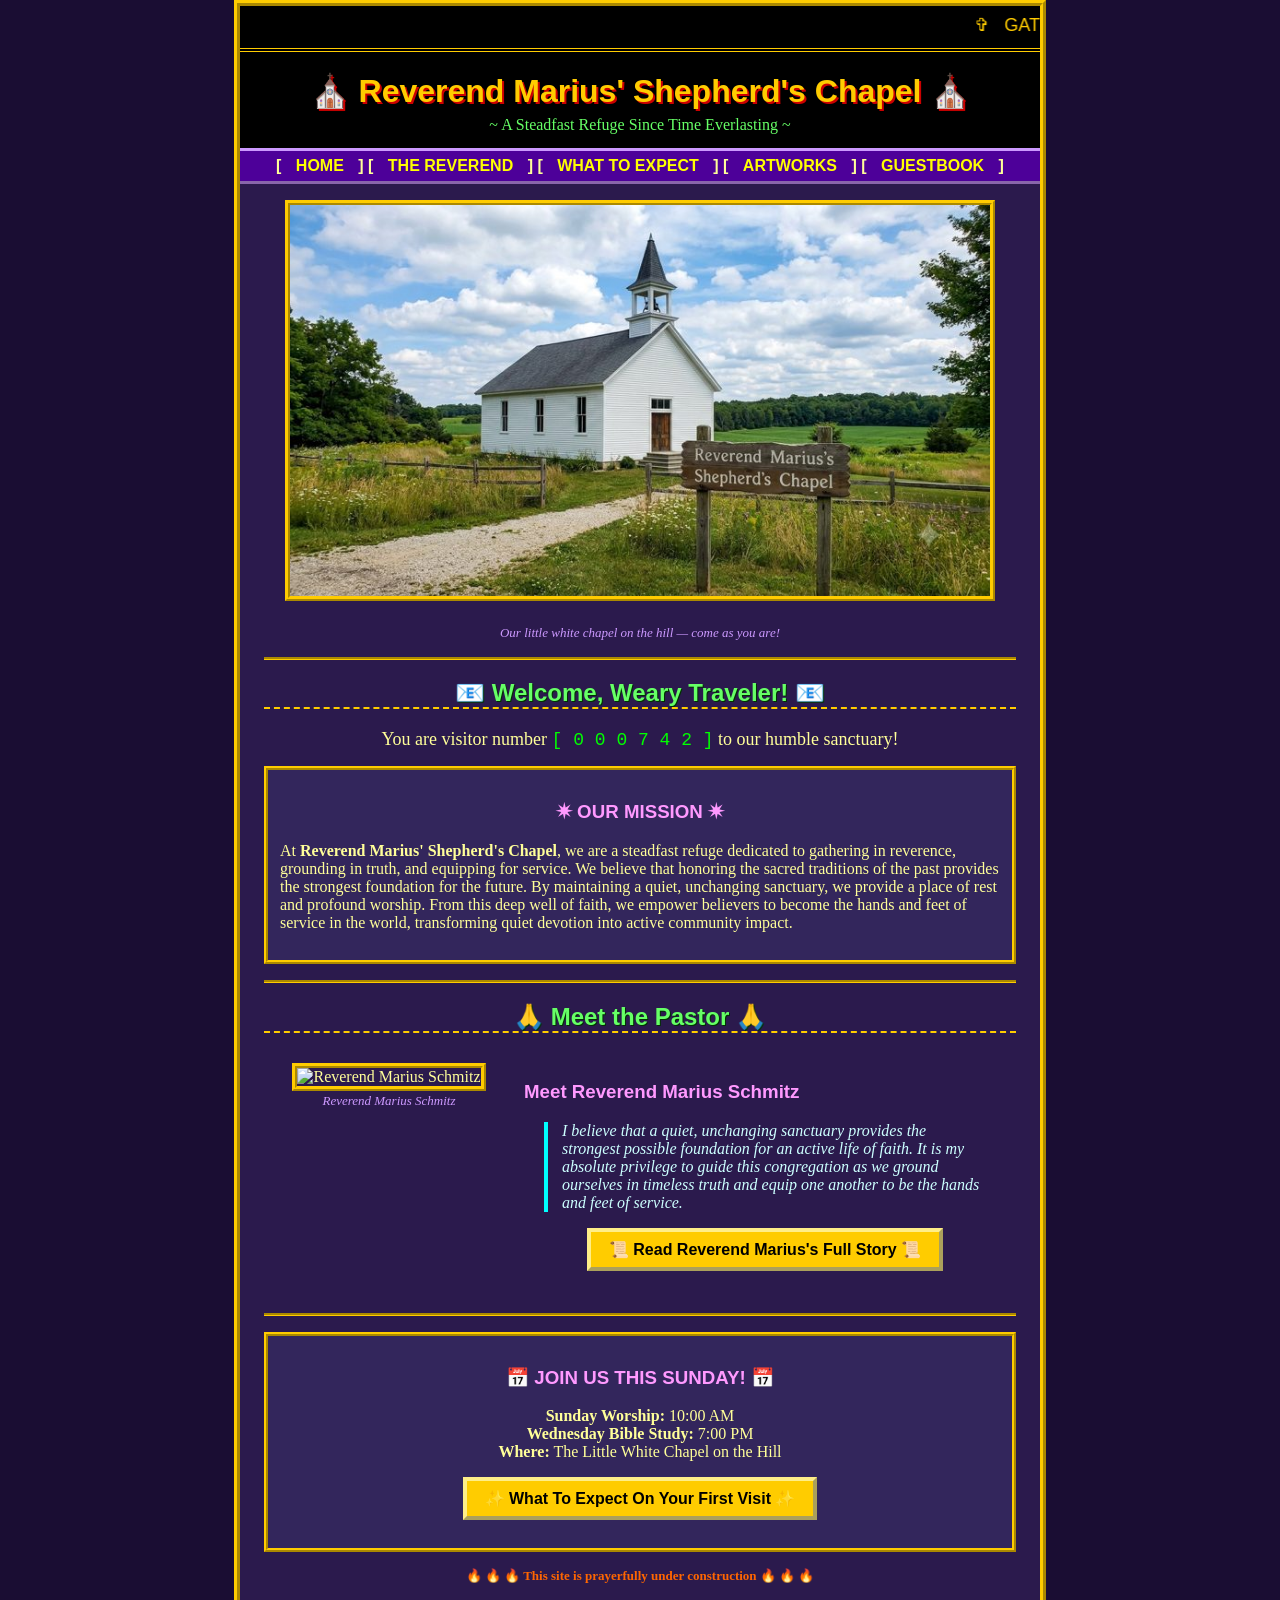
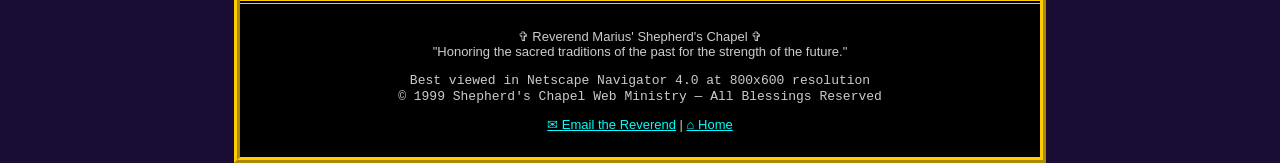
==== commit d7d7e2e9: "Replace baby emojis with praying hands in pastor headings Co-Authored-By: Claude Opus 4.8 <noreply@a" ====
--- a/index.html
+++ b/index.html
@@ -73,7 +73,7 @@
     <hr class="fancy">
 
     <!-- ===== PASTOR TEASER ===== -->
-    <h2 class="center">&#128118; Meet the Pastor &#128118;</h2>
+    <h2 class="center">&#128591; Meet the Pastor &#128591;</h2>
     <table width="100%" cellpadding="10" cellspacing="0" border="0">
       <tr>
         <td width="230" valign="top" align="center">
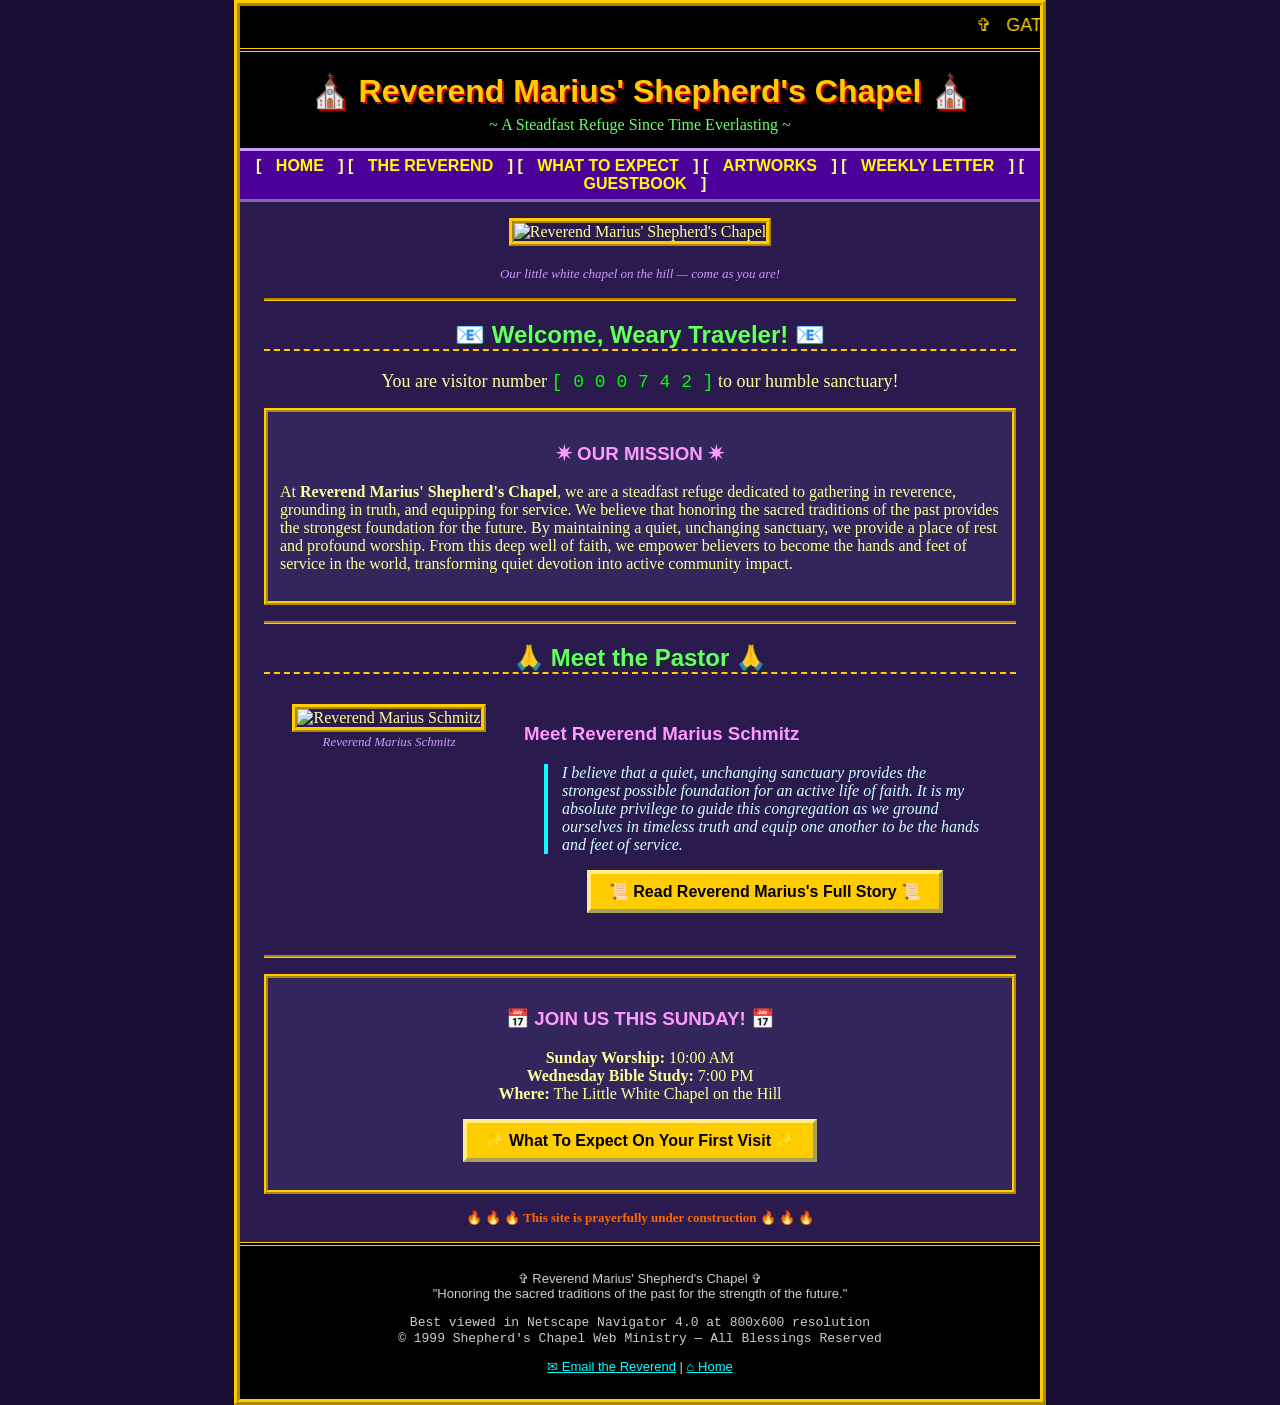
==== commit a6ec8274: "Add weekly newsletter page, archive and signup Issues are written as markdown files in newsletters/;" ====
--- a/index.html
+++ b/index.html
@@ -37,6 +37,7 @@
     [ <a href="about.html">THE REVEREND</a> ]
     [ <a href="expect.html">WHAT TO EXPECT</a> ]
     [ <a href="gallery.html">ARTWORKS</a> ]
+    [ <a href="newsletter.html">WEEKLY LETTER</a> ]
     [ <a href="guestbook.html">GUESTBOOK</a> ]
   </div>
 
@@ -44,7 +45,7 @@
   <div class="content">
 
     <div class="center">
-      <img src="images/chapel.jpg" alt="Reverend Marius' Shepherd's Chapel" width="700" class="chapelimg">
+      <img src="images/chapel-v2.jpg" alt="Reverend Marius' Shepherd's Chapel" width="700" class="chapelimg">
       <br><br>
       <font size="2" color="#cc99ff"><i>Our little white chapel on the hill &mdash; come as you are!</i></font>
     </div>
@@ -77,7 +78,7 @@
     <table width="100%" cellpadding="10" cellspacing="0" border="0">
       <tr>
         <td width="230" valign="top" align="center">
-          <img src="images/reverend-v2.jpg" alt="Reverend Marius Schmitz" width="200" class="chapelimg">
+          <img src="images/reverend-v3.jpg" alt="Reverend Marius Schmitz" width="200" class="chapelimg">
           <br>
           <font size="2" color="#cc99ff"><i>Reverend Marius Schmitz</i></font>
         </td>
@@ -126,7 +127,7 @@
       </font>
     </p>
     <p>
-      <a href="mailto:reverend@shepherdschapel.example">&#9993; Email the Reverend</a> |
+      <a href="mailto:Rev.MariusSchmitz@gmail.com">&#9993; Email the Reverend</a> |
       <a href="index.html">&#8962; Home</a>
     </p>
   </div>
--- a/style.css
+++ b/style.css
@@ -80,6 +80,48 @@
   font-family: Arial, sans-serif;
 }
 .flame { color: #ff6600; font-weight: bold; }
+
+/* ===== Weekly letter ===== */
+.letter { color: #ccffff; margin-top: 8px; }
+.letter h3 { color: #66ff66; font-family: "Comic Sans MS", cursive, sans-serif; margin-bottom: 4px; }
+.letter h4 { color: #ff99ff; font-family: Arial, sans-serif; margin-bottom: 4px; }
+.letter ul { margin: 6px 0 6px 4px; }
+.letter li { margin: 3px 0; }
+.letter b { color: #ffcc00; }
+details.pastletter {
+  border: 3px ridge #cc99ff;
+  background-color: #2b1a4d;
+  margin: 8px 0;
+  padding: 6px 10px;
+}
+details.pastletter summary {
+  cursor: pointer;
+  color: #ffff99;
+  font-family: Arial, Helvetica, sans-serif;
+  padding: 2px;
+}
+details.pastletter summary:hover { color: #ffff00; }
+/* The nested box already has its own frame, so drop the doubled border. */
+details.pastletter .goldbox { border: none; background: none; padding: 4px 0; }
+
+/* ===== Cross rating (like review stars, but blessed) ===== */
+.rating { font-size: 30px; line-height: 1; user-select: none; }
+.rating .cross {
+  color: #6b5aa0;               /* hollow: dim, recedes into the box */
+  cursor: pointer;
+  padding: 0 3px;
+  background: none;
+  border: none;
+  font-family: "Times New Roman", Times, serif;
+  font-size: 30px;
+}
+.rating .cross.on {
+  color: #ffcc00;               /* filled: chapel gold */
+  text-shadow: 1px 1px #cc0000;
+}
+.rating .cross:focus { outline: 2px dotted #00ffff; }
+/* Entry ratings are display-only, so no pointer or hover behaviour. */
+.rating.static .cross { cursor: default; padding: 0 1px; font-size: 20px; }
 hr.fancy { border: 0; border-top: 3px groove #ffcc00; margin: 16px 0; }
 .chapelimg { border: 5px ridge #ffcc00; max-width: 100%; height: auto; }
 blockquote {
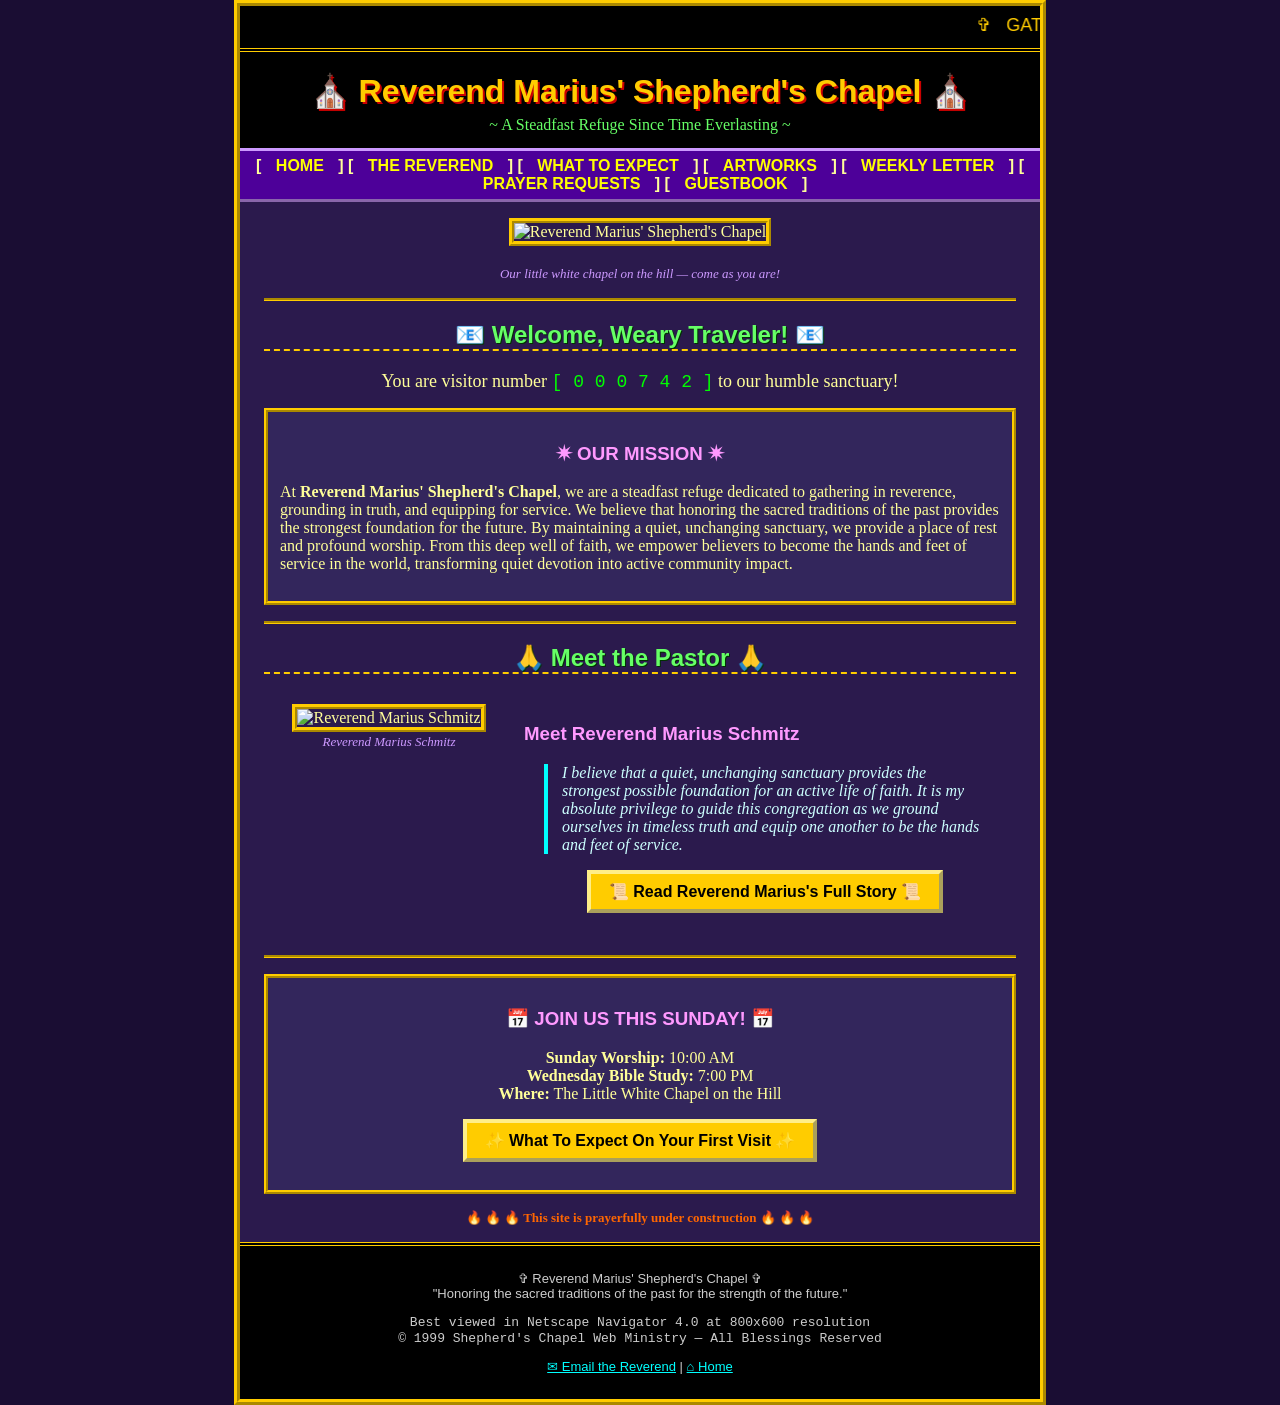
==== commit 1b7d990f: "Add live Prayer Requests page - prayer.html: private prayer request form (name, for whom, request), " ====
--- a/index.html
+++ b/index.html
@@ -38,6 +38,7 @@
     [ <a href="expect.html">WHAT TO EXPECT</a> ]
     [ <a href="gallery.html">ARTWORKS</a> ]
     [ <a href="newsletter.html">WEEKLY LETTER</a> ]
+    [ <a href="prayer.html">PRAYER REQUESTS</a> ]
     [ <a href="guestbook.html">GUESTBOOK</a> ]
   </div>
 
--- a/style.css
+++ b/style.css
@@ -88,6 +88,19 @@
 .letter ul { margin: 6px 0 6px 4px; }
 .letter li { margin: 3px 0; }
 .letter b { color: #ffcc00; }
+.newsimgs { text-align: center; margin: 14px 0; }
+.newsimgs figure { margin: 8px auto; }
+.newsimgs img { max-width: 100%; height: auto; }
+/* Several pictures in one block sit side by side and wrap on small screens. */
+.newsimgs.row { display: flex; flex-wrap: wrap; justify-content: center; }
+.newsimgs.row figure { flex: 1 1 220px; max-width: 48%; margin: 6px; }
+.newsimgs figcaption {
+  font-family: Arial, Helvetica, sans-serif;
+  font-size: 13px;
+  color: #cc99ff;
+  margin-top: 5px;
+}
+
 details.pastletter {
   border: 3px ridge #cc99ff;
   background-color: #2b1a4d;
@@ -132,3 +145,84 @@
   padding-left: 14px;
 }
 img { max-width: 100%; height: auto; }
+
+/* ===== Newsletter-style collections (Church Activities / Our Staff) ===== */
+.nl-item {
+  border: 4px ridge #ffcc00;
+  background-color: #33265c;
+  padding: 14px;
+  margin: 16px 0;
+  text-align: center;
+}
+.nl-headline {
+  font-family: "Comic Sans MS", cursive, sans-serif;
+  color: #ffcc00;
+  font-size: 22px;
+  text-shadow: 1px 1px #cc0000;
+  display: inline-block;
+  margin: 6px 0;
+  text-decoration: none;
+}
+a.nl-headline:hover { color: #ffff66; background-color: #660066; }
+.nl-name {
+  font-family: "Comic Sans MS", cursive, sans-serif;
+  color: #66ff66;
+  font-size: 20px;
+  display: inline-block;
+  margin-top: 10px;
+  text-decoration: none;
+  text-shadow: 1px 1px #003300;
+}
+a.nl-name:hover { color: #ffff66; background-color: #660066; }
+.nl-thumb { border: 4px solid #000000; margin-top: 8px; cursor: pointer; }
+.backbtn {
+  display: inline-block;
+  font-family: Arial, Helvetica, sans-serif;
+  font-weight: bold;
+  color: #000000;
+  background-color: #ffcc00;
+  border: 3px outset #ffee88;
+  padding: 6px 14px;
+  text-decoration: none;
+}
+.backbtn:hover { background-color: #ffff66; border-style: inset; color: #660000; }
+.detail-img { border: 5px ridge #ffcc00; background-color: #000000; }
+.cap { color: #cc99ff; font-style: italic; font-size: 14px; }
+.grid3 { display: flex; flex-wrap: wrap; gap: 10px; justify-content: center; }
+.grid3 figure { width: 31%; min-width: 140px; margin: 0; }
+.grid3 img { width: 100%; border: 3px solid #000000; cursor: pointer; }
+.grid3 figcaption { color: #cc99ff; font-style: italic; font-size: 12px; margin-top: 4px; }
+/* Lightbox */
+.lightbox {
+  display: none;
+  position: fixed;
+  top: 0; left: 0;
+  width: 100%; height: 100%;
+  background-color: rgba(0,0,0,0.88);
+  z-index: 9999;
+  text-align: center;
+}
+.lightbox.open { display: block; }
+.lightbox-inner {
+  display: inline-block;
+  position: relative;
+  margin: 4% auto;
+  max-width: 90%;
+}
+.lightbox-inner img { max-width: 100%; max-height: 78vh; border: 5px ridge #ffcc00; }
+.lightbox-close {
+  position: absolute;
+  top: -16px; right: -16px;
+  width: 36px; height: 36px;
+  line-height: 30px;
+  border-radius: 50%;
+  background-color: #cc0000;
+  color: #ffffff;
+  border: 3px outset #ff6666;
+  font-family: Arial, sans-serif;
+  font-weight: bold;
+  font-size: 20px;
+  cursor: pointer;
+}
+.lightbox-close:hover { background-color: #ff0000; }
+.lightbox-cap { color: #ffff99; font-style: italic; margin-top: 10px; }
